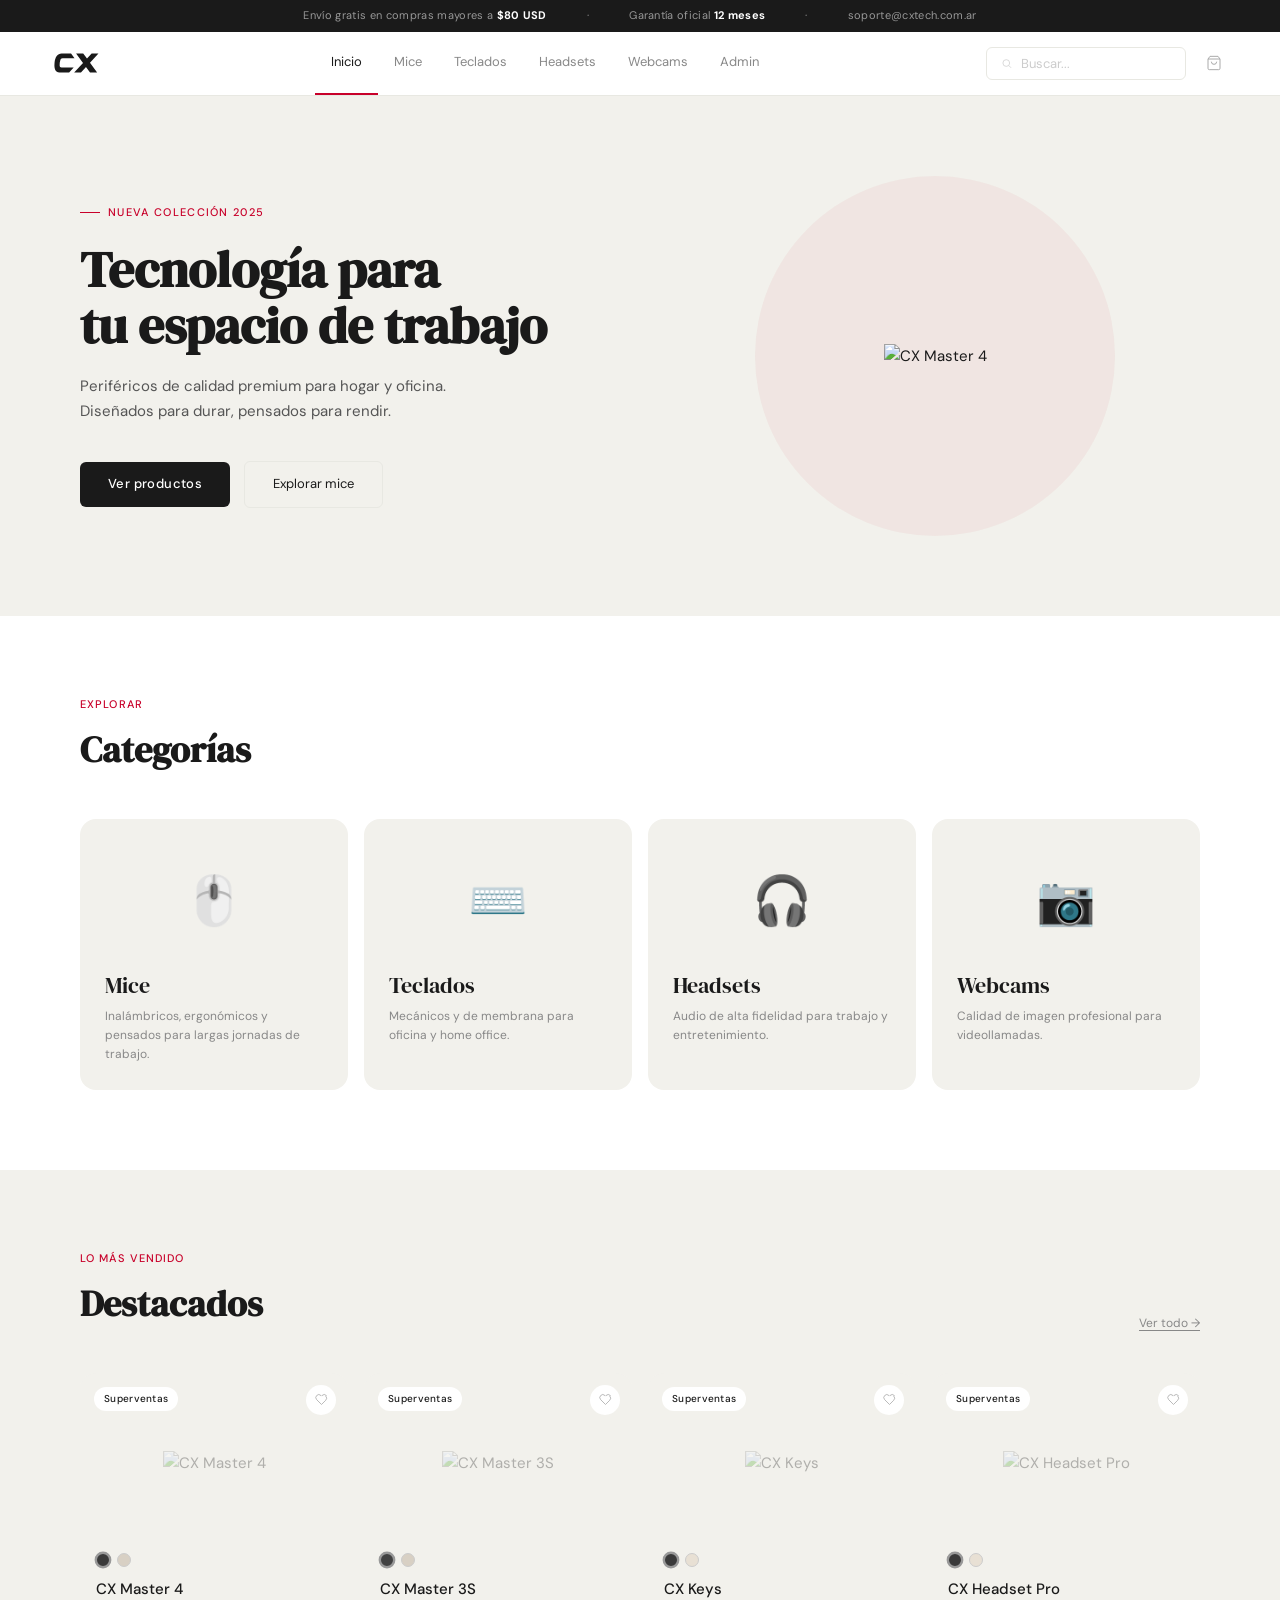
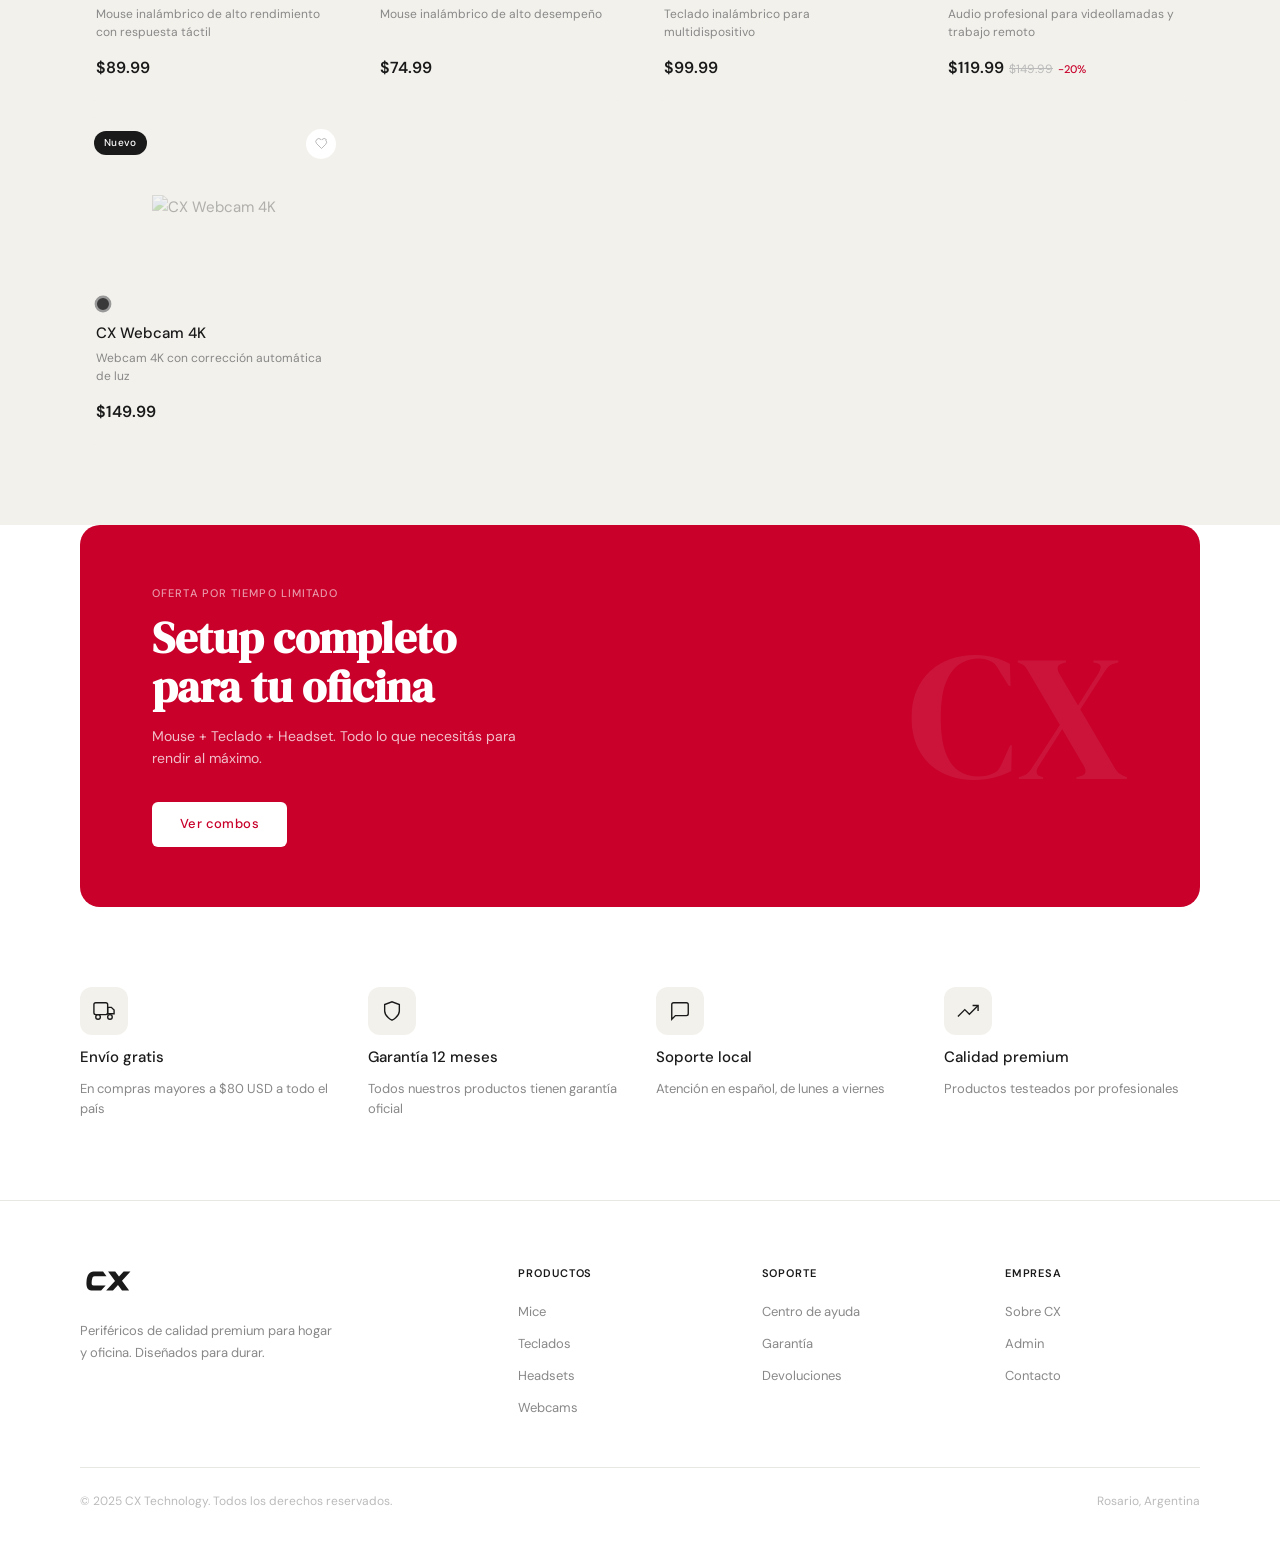
==== index.html @ c41cb8ad "Add files via upload" ====
<!DOCTYPE html>
<html lang="es">
<head>
<meta charset="UTF-8"><meta name="viewport" content="width=device-width,initial-scale=1">
<title>CX Technology — Periféricos para hogar y oficina</title>
<link rel="stylesheet" href="style.css">
</head>
<body>

<div id="site-nav"></div>

<!-- HERO -->
<section class="hero">
  <div class="hero-content">
    <div class="hero-tag">Nueva colección 2025</div>
    <h1>Tecnología para<br>tu espacio de trabajo</h1>
    <p>Periféricos de calidad premium para hogar y oficina. Diseñados para durar, pensados para rendir.</p>
    <div class="hero-actions">
      <a href="category.html" class="btn-primary">Ver productos</a>
      <a href="category.html?id=mice" class="btn-ghost">Explorar mice</a>
    </div>
  </div>
  <div class="hero-visual">
    <div class="hero-circle"></div>
    <img src="https://images.unsplash.com/photo-1527864550417-7fd91fc51a46?w=600" alt="CX Master 4" style="max-height:320px;object-fit:contain;position:relative;z-index:1">
  </div>
</section>

<!-- CATEGORÍAS -->
<section class="section">
  <div class="section-header">
    <div><div class="section-label">Explorar</div><h2>Categorías</h2></div>
  </div>
  <div class="cat-grid" id="catGrid"></div>
</section>

<!-- DESTACADOS -->
<section class="section section-gray">
  <div class="section-header">
    <div><div class="section-label">Lo más vendido</div><h2>Destacados</h2></div>
    <a href="category.html" class="see-all">Ver todo →</a>
  </div>
  <div class="prod-grid-4" id="featuredGrid"></div>
</section>

<!-- PROMO BANNER -->
<div class="promo-banner">
  <div class="promo-content">
    <div class="promo-label">Oferta por tiempo limitado</div>
    <h2>Setup completo<br>para tu oficina</h2>
    <p>Mouse + Teclado + Headset. Todo lo que necesitás para rendir al máximo.</p>
    <a href="category.html" class="btn-primary">Ver combos</a>
  </div>
  <div class="promo-visual">
    <div class="promo-bg-text">CX</div>
    <img src="https://images.unsplash.com/photo-1527864550417-7fd91fc51a46?w=400" alt="" style="max-height:220px;object-fit:contain;position:relative;z-index:1;filter:brightness(10)">
  </div>
</div>

<!-- VALORES -->
<section class="section">
  <div class="values-grid">
    <div class="value-item">
      <div class="value-icon"><svg width="22" height="22" fill="none" stroke="currentColor" stroke-width="1.5" viewBox="0 0 24 24"><rect x="1" y="3" width="15" height="13" rx="2"/><path d="M16 8h4l3 3v4h-7V8z"/><circle cx="5.5" cy="18.5" r="2.5"/><circle cx="18.5" cy="18.5" r="2.5"/></svg></div>
      <h3>Envío gratis</h3><p>En compras mayores a $80 USD a todo el país</p>
    </div>
    <div class="value-item">
      <div class="value-icon"><svg width="22" height="22" fill="none" stroke="currentColor" stroke-width="1.5" viewBox="0 0 24 24"><path d="M12 22s8-4 8-10V5l-8-3-8 3v7c0 6 8 10 8 10z"/></svg></div>
      <h3>Garantía 12 meses</h3><p>Todos nuestros productos tienen garantía oficial</p>
    </div>
    <div class="value-item">
      <div class="value-icon"><svg width="22" height="22" fill="none" stroke="currentColor" stroke-width="1.5" viewBox="0 0 24 24"><path d="M21 15a2 2 0 01-2 2H7l-4 4V5a2 2 0 012-2h14a2 2 0 012 2z"/></svg></div>
      <h3>Soporte local</h3><p>Atención en español, de lunes a viernes</p>
    </div>
    <div class="value-item">
      <div class="value-icon"><svg width="22" height="22" fill="none" stroke="currentColor" stroke-width="1.5" viewBox="0 0 24 24"><polyline points="23 6 13.5 15.5 8.5 10.5 1 18"/><polyline points="17 6 23 6 23 12"/></svg></div>
      <h3>Calidad premium</h3><p>Productos testeados por profesionales</p>
    </div>
  </div>
</section>

<div id="site-footer"></div>
<script src="js/data.js"></script>
<script>
const CAT_ICONS = { mice:'🖱️', teclados:'⌨️', headsets:'🎧', webcams:'📷' };

renderNav();
renderFooter();
renderCartDrawer();

// Cat grid
document.getElementById('catGrid').innerHTML = cx.getCategories().map(c => `
  <a href="category.html?id=${c.id}" class="cat-card">
    <div class="cat-icon" style="font-size:48px">${CAT_ICONS[c.id]||'📦'}</div>
    <div><div class="cat-name">${c.label}</div><div class="cat-desc">${c.description}</div></div>
  </a>`).join('');

// Featured grid
document.getElementById('featuredGrid').innerHTML = cx.getFeatured().map(productCard).join('');
</script>
</body>
</html>
---- style.css ----
@import url('https://fonts.googleapis.com/css2?family=DM+Sans:wght@300;400;500;600&family=DM+Serif+Display&display=swap');

*, *::before, *::after { margin: 0; padding: 0; box-sizing: border-box; }

:root {
  --bg: #ffffff;
  --card: #f2f1ec;
  --card-hover: #eceae4;
  --text: #1a1a1a;
  --mid: #555;
  --muted: #888;
  --light: #bbb;
  --border: #e8e8e2;
  --red: #c8002a;
  --font: 'DM Sans', sans-serif;
  --font-display: 'DM Serif Display', serif;
}

html { scroll-behavior: smooth; }
body { font-family: var(--font); background: var(--bg); color: var(--text); font-size: 15px; line-height: 1.6; }
a { text-decoration: none; color: inherit; }
button { font-family: var(--font); cursor: pointer; }
ul { list-style: none; }
img { max-width: 100%; }

/* ── TOPBAR ── */
.topbar {
  background: var(--text);
  padding: 7px 48px;
  display: flex;
  justify-content: center;
  gap: 40px;
  font-size: 11px;
  color: rgba(255,255,255,0.55);
  letter-spacing: 0.03em;
}
.topbar strong { color: #fff; }

/* ── NAVBAR ── */
.navbar {
  background: #fff;
  border-bottom: 1px solid var(--border);
  padding: 0 48px;
  height: 64px;
  display: flex;
  align-items: center;
  justify-content: space-between;
  gap: 24px;
  position: sticky;
  top: 0;
  z-index: 100;
}
.nav-logo { display: flex; align-items: center; flex-shrink: 0; }
.nav-cats { display: flex; gap: 0; height: 64px; }
.nav-cats li { height: 100%; display: flex; align-items: center; border-bottom: 2px solid transparent; transition: border-color 0.2s; }
.nav-cats li a { padding: 0 16px; font-size: 13px; font-weight: 400; color: var(--muted); transition: color 0.2s; white-space: nowrap; }
.nav-cats li:hover a, .nav-cats li.active a { color: var(--text); }
.nav-cats li.active, .nav-cats li:hover { border-bottom-color: var(--red); }
.nav-right { display: flex; align-items: center; gap: 10px; flex-shrink: 0; }
.search-wrap { display: flex; align-items: center; gap: 8px; border: 1px solid var(--border); padding: 7px 14px; width: 200px; border-radius: 6px; transition: border-color 0.2s; }
.search-wrap:focus-within { border-color: #aaa; }
.search-wrap input { background: transparent; border: none; outline: none; font-family: var(--font); font-size: 13px; color: var(--text); width: 100%; }
.search-wrap input::placeholder { color: #ccc; }
.icon-btn { width: 36px; height: 36px; display: flex; align-items: center; justify-content: center; background: transparent; border: none; color: #aaa; border-radius: 50%; transition: color 0.2s, background 0.2s; position: relative; }
.icon-btn:hover { color: var(--text); background: var(--card); }
.cart-count { position: absolute; top: -2px; right: -2px; background: var(--red); color: #fff; font-size: 9px; font-weight: 700; width: 16px; height: 16px; border-radius: 50%; display: flex; align-items: center; justify-content: center; }

/* ── BREADCRUMB ── */
.breadcrumb { padding: 14px 0; display: flex; gap: 6px; align-items: center; font-size: 12px; color: var(--muted); }
.breadcrumb a:hover { color: var(--text); }
.breadcrumb .sep { color: #ddd; }
.breadcrumb .bc-current { color: var(--text); font-weight: 500; }

/* ── BUTTONS ── */
.btn-primary {
  display: inline-block;
  background: var(--text);
  color: #fff;
  border: none;
  padding: 12px 28px;
  font-family: var(--font);
  font-size: 13px;
  font-weight: 500;
  letter-spacing: 0.03em;
  border-radius: 6px;
  transition: opacity 0.2s, transform 0.15s;
}
.btn-primary:hover { opacity: 0.85; transform: translateY(-1px); color: #fff; }
.btn-ghost {
  display: inline-block;
  background: transparent;
  color: var(--text);
  border: 1px solid var(--border);
  padding: 12px 28px;
  font-family: var(--font);
  font-size: 13px;
  font-weight: 400;
  border-radius: 6px;
  transition: border-color 0.2s, background 0.2s;
}
.btn-ghost:hover { border-color: #aaa; background: var(--card); }

/* ── HERO ── */
.hero {
  display: grid;
  grid-template-columns: 1fr 1fr;
  min-height: 520px;
  padding: 0 80px;
  align-items: center;
  gap: 60px;
  background: var(--card);
}
.hero-content { padding: 80px 0; }
.hero-tag { font-size: 11px; font-weight: 500; letter-spacing: 0.12em; text-transform: uppercase; color: var(--red); margin-bottom: 20px; display: flex; align-items: center; gap: 8px; }
.hero-tag::before { content: ''; width: 20px; height: 1px; background: var(--red); }
.hero h1 { font-family: var(--font-display); font-size: clamp(36px, 4vw, 58px); line-height: 1.1; color: var(--text); margin-bottom: 20px; }
.hero p { font-size: 15px; color: var(--mid); line-height: 1.7; max-width: 400px; margin-bottom: 36px; }
.hero-actions { display: flex; gap: 14px; align-items: center; }
.hero-visual { display: flex; align-items: center; justify-content: center; position: relative; padding: 60px 0; }
.hero-circle { position: absolute; width: 360px; height: 360px; border-radius: 50%; background: rgba(200,0,42,0.05); }

/* ── SECTIONS ── */
.section { padding: 80px 80px; }
.section-gray { background: var(--card); }
.section-header { display: flex; align-items: flex-end; justify-content: space-between; margin-bottom: 40px; }
.section-label { font-size: 11px; font-weight: 500; letter-spacing: 0.1em; text-transform: uppercase; color: var(--red); margin-bottom: 8px; }
.section-header h2 { font-family: var(--font-display); font-size: 36px; color: var(--text); }
.see-all { font-size: 12px; color: var(--muted); text-decoration: underline; text-underline-offset: 3px; transition: color 0.2s; }
.see-all:hover { color: var(--text); }

/* ── CATEGORY GRID ── */
.cat-grid { display: grid; grid-template-columns: repeat(4, 1fr); gap: 16px; }
.cat-card {
  background: var(--card);
  border-radius: 16px;
  padding: 32px 24px 24px;
  display: flex;
  flex-direction: column;
  gap: 16px;
  transition: transform 0.2s, box-shadow 0.2s;
  border: 1px solid transparent;
}
.cat-card:hover { transform: translateY(-3px); box-shadow: 0 8px 28px rgba(0,0,0,0.07); border-color: var(--border); }
.cat-icon { height: 100px; display: flex; align-items: center; justify-content: center; }
.cat-name { font-family: var(--font-display); font-size: 22px; color: var(--text); margin-bottom: 4px; }
.cat-desc { font-size: 12px; color: var(--muted); line-height: 1.6; }

/* ── PRODUCT CARDS ── */
.prod-grid-4 { display: grid; grid-template-columns: repeat(4, 1fr); gap: 16px; }

.prod-card {
  background: var(--card);
  border-radius: 16px;
  overflow: hidden;
  position: relative;
  display: block;
  transition: transform 0.2s, box-shadow 0.2s;
}
.prod-card:hover { transform: translateY(-3px); box-shadow: 0 8px 28px rgba(0,0,0,0.09); }
.prod-card:hover .btn-buy { opacity: 1; transform: translateY(0); }
.prod-card:hover .prod-img-area { background: var(--card-hover); }

.card-badge {
  position: absolute; top: 14px; left: 14px; z-index: 2;
  font-size: 10px; font-weight: 500; letter-spacing: 0.03em;
  padding: 4px 10px; border-radius: 20px;
}
.cb-super { background: #fff; color: var(--text); }
.cb-sale { background: var(--red); color: #fff; }
.cb-new { background: var(--text); color: #fff; }

.card-wish {
  position: absolute; top: 12px; right: 12px; z-index: 2;
  width: 30px; height: 30px; background: #fff; border-radius: 50%;
  display: flex; align-items: center; justify-content: center;
  border: none; transition: transform 0.2s;
}
.card-wish:hover { transform: scale(1.1); }

.prod-img-area {
  height: 180px;
  display: flex; align-items: center; justify-content: center;
  padding: 20px;
  transition: background 0.25s;
}

.prod-body { padding: 0 16px 18px; }
.color-dots { display: flex; gap: 7px; margin-bottom: 10px; }
.cdot { width: 14px; height: 14px; border-radius: 50%; cursor: pointer; transition: transform 0.15s; border: 2px solid transparent; }
.cdot.active { transform: scale(1.2); border-color: #999; }

.prod-name-text { font-size: 15px; font-weight: 500; color: var(--text); margin-bottom: 4px; }
.prod-desc-text { font-size: 12px; color: var(--muted); line-height: 1.5; margin-bottom: 12px; min-height: 36px; }
.prod-bottom { display: flex; align-items: center; justify-content: space-between; }
.price-wrap { display: flex; align-items: baseline; gap: 5px; flex-wrap: wrap; }
.price-now { font-size: 16px; font-weight: 600; color: var(--text); }
.price-was { font-size: 12px; color: #bbb; text-decoration: line-through; }
.pct-off { font-size: 11px; color: var(--red); font-weight: 500; }

.btn-buy {
  background: var(--text); color: #fff; border: none;
  padding: 8px 16px; font-family: var(--font); font-size: 11px; font-weight: 500;
  border-radius: 6px; opacity: 0; transform: translateY(4px);
  transition: opacity 0.2s, transform 0.2s, background 0.15s;
  white-space: nowrap;
}
.btn-buy:hover { background: #333; }

/* ── PROMO BANNER ── */
.promo-banner {
  background: var(--red);
  margin: 0 80px;
  border-radius: 20px;
  display: grid;
  grid-template-columns: 1fr auto;
  align-items: center;
  padding: 60px 72px;
  overflow: hidden;
  position: relative;
}
.promo-content { position: relative; z-index: 1; }
.promo-label { font-size: 11px; font-weight: 500; letter-spacing: 0.1em; text-transform: uppercase; color: rgba(255,255,255,0.6); margin-bottom: 12px; }
.promo-banner h2 { font-family: var(--font-display); font-size: 44px; color: #fff; line-height: 1.1; margin-bottom: 14px; }
.promo-banner p { font-size: 14px; color: rgba(255,255,255,0.75); max-width: 380px; margin-bottom: 32px; }
.promo-banner .btn-primary { background: #fff; color: var(--red); }
.promo-banner .btn-primary:hover { opacity: 0.92; color: var(--red); }
.promo-visual { position: relative; display: flex; align-items: center; justify-content: center; }
.promo-bg-text {
  position: absolute;
  font-family: var(--font-display);
  font-size: 180px;
  color: rgba(255,255,255,0.08);
  user-select: none;
  right: 0;
}

/* ── VALUES ── */
.values-grid { display: grid; grid-template-columns: repeat(4, 1fr); gap: 32px; }
.value-item { display: flex; flex-direction: column; gap: 10px; }
.value-icon { width: 48px; height: 48px; background: var(--card); border-radius: 12px; display: flex; align-items: center; justify-content: center; color: var(--text); }
.value-item h3 { font-size: 15px; font-weight: 500; }
.value-item p { font-size: 13px; color: var(--muted); line-height: 1.6; }

/* ── SHOP PAGE ── */
.page-shop { padding: 0 48px 80px; max-width: 1400px; margin: 0 auto; }
.shop-layout { display: grid; grid-template-columns: 220px 1fr; gap: 40px; }

.sidebar { padding-top: 8px; }
.sidebar-title { font-size: 14px; font-weight: 600; color: var(--text); margin-bottom: 24px; }
.sidebar-section { margin-bottom: 28px; }
.sidebar-section h3 { font-size: 10px; font-weight: 600; letter-spacing: 0.1em; text-transform: uppercase; color: #bbb; margin-bottom: 12px; padding-bottom: 8px; border-bottom: 1px solid var(--border); }
.cat-list { display: flex; flex-direction: column; gap: 2px; }
.cat-list li { display: flex; justify-content: space-between; align-items: center; border-radius: 6px; }
.cat-list li a { flex: 1; padding: 6px 8px; font-size: 13px; color: var(--muted); transition: color 0.2s; border-radius: 6px; }
.cat-list li span { font-size: 11px; color: #ccc; }
.cat-list li:hover a, .cat-list li.active a { color: var(--text); background: var(--card); }
.cat-list li.active a { font-weight: 500; }

.price-row-f { display: flex; gap: 8px; margin-top: 4px; }
.price-input { flex: 1; border: 1px solid var(--border); padding: 7px 10px; font-family: var(--font); font-size: 13px; color: var(--text); outline: none; border-radius: 6px; background: #fff; width: 100%; }
.price-input:focus { border-color: #aaa; }
.apply-btn { width: 100%; margin-top: 10px; padding: 9px; background: var(--text); color: #fff; border: none; font-family: var(--font); font-size: 12px; font-weight: 500; letter-spacing: 0.04em; text-transform: uppercase; cursor: pointer; border-radius: 6px; transition: opacity 0.2s; }
.apply-btn:hover { opacity: 0.8; }

.cat-hero { margin-bottom: 24px; }
.cat-hero h1 { font-family: var(--font-display); font-size: 36px; color: var(--text); margin-bottom: 8px; }
.cat-hero p { font-size: 14px; color: var(--muted); }

.shop-toolbar { display: flex; align-items: center; justify-content: space-between; margin-bottom: 24px; padding-bottom: 16px; border-bottom: 1px solid var(--border); }
.result-info { font-size: 13px; color: var(--muted); }
.result-info strong { color: var(--text); }
.sort-row { display: flex; align-items: center; gap: 10px; }
.sort-label { font-size: 12px; color: var(--muted); }
.sort-sel { border: 1px solid var(--border); background: #fff; color: var(--text); font-family: var(--font); font-size: 13px; padding: 7px 12px; outline: none; border-radius: 6px; cursor: pointer; }

.prod-grid-shop { display: grid; grid-template-columns: repeat(3, 1fr); gap: 16px; }
.no-results { text-align: center; padding: 80px 0; color: var(--muted); font-size: 15px; }

/* ── PRODUCT DETAIL ── */
.page-detail { padding: 0 80px 80px; max-width: 1400px; margin: 0 auto; }

.detail-grid { display: grid; grid-template-columns: 1fr 1fr; gap: 72px; align-items: start; padding: 40px 0; }

.detail-img-wrap { display: flex; flex-direction: column; gap: 16px; }
.detail-img-main {
  background: var(--card);
  border-radius: 20px;
  height: 420px;
  display: flex; align-items: center; justify-content: center;
}
.detail-thumbs { display: flex; gap: 10px; }
.detail-thumb {
  background: var(--card);
  border-radius: 10px;
  width: 76px; height: 76px;
  display: flex; align-items: center; justify-content: center;
  border: 2px solid transparent;
  cursor: pointer;
  padding: 0;
  transition: border-color 0.2s;
}
.detail-thumb.active { border-color: var(--text); }

.detail-info { padding-top: 8px; }
.inline-badge { position: static; display: inline-block; margin-bottom: 16px; }
.detail-name { font-family: var(--font-display); font-size: 42px; line-height: 1.1; margin-bottom: 16px; }
.detail-desc { font-size: 15px; color: var(--mid); line-height: 1.7; margin-bottom: 24px; }
.detail-price-row { display: flex; align-items: baseline; gap: 10px; margin-bottom: 28px; }
.detail-price { font-size: 32px; font-weight: 600; color: var(--text); }
.detail-old-price { font-size: 18px; color: #bbb; text-decoration: line-through; }

.detail-option { margin-bottom: 22px; }
.option-label { font-size: 13px; color: var(--muted); margin-bottom: 10px; }
.option-label strong { color: var(--text); }
.color-selector { display: flex; gap: 10px; }
.color-btn { width: 28px; height: 28px; border-radius: 50%; cursor: pointer; transition: transform 0.15s, box-shadow 0.15s; }
.color-btn.active { transform: scale(1.15); box-shadow: 0 0 0 2px #fff, 0 0 0 4px var(--text); }

.qty-selector { display: flex; align-items: center; gap: 12px; }
.qty-btn { width: 32px; height: 32px; border: 1px solid var(--border); background: #fff; font-size: 16px; border-radius: 6px; display: flex; align-items: center; justify-content: center; transition: border-color 0.15s; }
.qty-btn:hover { border-color: #aaa; }
.qty-display { font-size: 16px; font-weight: 500; min-width: 24px; text-align: center; }

.btn-add-cart {
  width: 100%; padding: 15px;
  background: var(--text); color: #fff; border: none;
  font-family: var(--font); font-size: 14px; font-weight: 500;
  border-radius: 8px; margin-bottom: 20px;
  transition: opacity 0.2s, background 0.3s;
}
.btn-add-cart:hover { opacity: 0.85; }
.btn-add-cart.added { background: #2a7a4a; }

.detail-badges { display: flex; flex-direction: column; gap: 10px; }
.db { display: flex; align-items: center; gap: 8px; font-size: 13px; color: var(--muted); }

.detail-specs-section { padding: 48px 0; border-top: 1px solid var(--border); }
.detail-specs-section h2 { font-family: var(--font-display); font-size: 28px; margin-bottom: 28px; }
.specs-grid { display: grid; grid-template-columns: repeat(3, 1fr); gap: 1px; background: var(--border); border: 1px solid var(--border); border-radius: 12px; overflow: hidden; }
.spec-item { background: #fff; padding: 18px 20px; display: flex; flex-direction: column; gap: 4px; }
.spec-label { font-size: 11px; font-weight: 500; letter-spacing: 0.07em; text-transform: uppercase; color: var(--muted); }
.spec-value { font-size: 14px; color: var(--text); font-weight: 400; }

.related-section { padding: 48px 0 0; border-top: 1px solid var(--border); }
.related-section .section-header { margin-bottom: 28px; }

/* ── CART DRAWER ── */
.overlay { position: fixed; inset: 0; background: rgba(0,0,0,0.3); z-index: 199; }
.cart-drawer {
  position: fixed; top: 0; right: 0; width: 380px; height: 100%;
  background: #fff; border-left: 1px solid var(--border);
  z-index: 200; transform: translateX(100%);
  transition: transform 0.3s ease;
  display: flex; flex-direction: column;
}
.cart-drawer.open { transform: translateX(0); }
.cart-head { padding: 20px 24px; border-bottom: 1px solid var(--border); display: flex; align-items: center; justify-content: space-between; }
.cart-head h2 { font-size: 16px; font-weight: 600; }
.close-btn { width: 30px; height: 30px; background: transparent; border: none; font-size: 22px; color: var(--muted); border-radius: 50%; display: flex; align-items: center; justify-content: center; cursor: pointer; transition: background 0.15s; }
.close-btn:hover { background: var(--card); }
.cart-body { flex: 1; overflow-y: auto; padding: 16px 24px; display: flex; flex-direction: column; gap: 16px; }
.cart-empty { display: flex; flex-direction: column; align-items: center; gap: 12px; padding: 60px 0; color: var(--muted); font-size: 14px; }
.ci { display: grid; grid-template-columns: 64px 1fr auto; gap: 12px; align-items: start; padding-bottom: 16px; border-bottom: 1px solid #f5f5f5; }
.ci-img { width: 64px; height: 64px; background: var(--card); border-radius: 10px; display: flex; align-items: center; justify-content: center; overflow: hidden; }
.ci-name { font-size: 13px; font-weight: 500; margin-bottom: 2px; }
.ci-spec { font-size: 11px; color: var(--muted); }
.ci-qty { display: flex; align-items: center; gap: 8px; margin-top: 8px; }
.qbtn { width: 24px; height: 24px; border: 1px solid var(--border); background: #fff; font-size: 13px; border-radius: 4px; display: flex; align-items: center; justify-content: center; cursor: pointer; transition: background 0.15s; }
.qbtn:hover { background: var(--card); }
.qbtn.remove { color: #bbb; font-size: 15px; }
.qnum { font-size: 13px; font-weight: 500; min-width: 14px; text-align: center; }
.ci-price { font-size: 14px; font-weight: 600; }
.cart-foot { padding: 20px 24px; border-top: 1px solid var(--border); }
.cart-sub { display: flex; justify-content: space-between; align-items: baseline; margin-bottom: 16px; }
.cart-sub span { font-size: 13px; color: var(--muted); }
.cart-sub strong { font-size: 22px; font-weight: 600; }
.btn-checkout { width: 100%; padding: 13px; background: var(--red); color: #fff; border: none; font-family: var(--font); font-size: 13px; font-weight: 500; cursor: pointer; border-radius: 8px; margin-bottom: 8px; transition: opacity 0.2s; }
.btn-checkout:hover { opacity: 0.9; }
.btn-cont { width: 100%; padding: 10px; background: #fff; color: var(--muted); border: 1px solid var(--border); font-family: var(--font); font-size: 12px; cursor: pointer; border-radius: 8px; transition: border-color 0.2s, color 0.2s; }
.btn-cont:hover { border-color: #aaa; color: var(--text); }
.cart-note { font-size: 11px; color: #ccc; text-align: center; margin-top: 12px; }

/* ── FOOTER ── */
.footer { border-top: 1px solid var(--border); padding: 64px 80px 32px; }
.footer-inner { display: grid; grid-template-columns: 2fr 1fr 1fr 1fr; gap: 48px; margin-bottom: 48px; }
.footer-brand p { font-size: 13px; color: var(--muted); line-height: 1.7; margin-top: 16px; max-width: 260px; }
.footer-col h4 { font-size: 11px; font-weight: 600; letter-spacing: 0.08em; text-transform: uppercase; color: var(--text); margin-bottom: 16px; }
.footer-col ul { display: flex; flex-direction: column; gap: 8px; }
.footer-col li a { font-size: 13px; color: var(--muted); transition: color 0.2s; }
.footer-col li a:hover { color: var(--text); }
.footer-bottom { display: flex; justify-content: space-between; padding-top: 24px; border-top: 1px solid var(--border); font-size: 12px; color: var(--light); }

/* ── NOT FOUND ── */
.not-found { display: flex; flex-direction: column; align-items: center; gap: 16px; padding: 120px 0; text-align: center; }

/* ── RESPONSIVE ── */
@media (max-width: 1100px) {
  .prod-grid-4 { grid-template-columns: repeat(3, 1fr); }
  .hero { padding: 0 40px; }
  .section { padding: 60px 40px; }
}
@media (max-width: 768px) {
  .topbar { display: none; }
  .navbar { padding: 0 20px; }
  .nav-cats { display: none; }
  .hero { grid-template-columns: 1fr; padding: 40px 24px; }
  .hero-visual { display: none; }
  .section { padding: 48px 24px; }
  .cat-grid { grid-template-columns: repeat(2, 1fr); }
  .prod-grid-4 { grid-template-columns: repeat(2, 1fr); }
  .promo-banner { margin: 0 24px; padding: 40px 32px; }
  .promo-visual { display: none; }
  .values-grid { grid-template-columns: repeat(2, 1fr); }
  .page-shop { padding: 0 20px 60px; }
  .shop-layout { grid-template-columns: 1fr; }
  .sidebar { display: none; }
  .prod-grid-shop { grid-template-columns: repeat(2, 1fr); }
  .page-detail { padding: 0 24px 60px; }
  .detail-grid { grid-template-columns: 1fr; gap: 32px; }
  .specs-grid { grid-template-columns: repeat(2, 1fr); }
  .footer { padding: 48px 24px 24px; }
  .footer-inner { grid-template-columns: 1fr 1fr; gap: 32px; }
}

/* ── ADMIN (extra) ─────────────────────────────────────── */
.admin-wrap { display: grid; grid-template-columns: 220px 1fr; min-height: calc(100vh - 120px); }
.admin-sidebar { background: var(--text); padding: 24px 0; }
.admin-sidebar-title { padding: 0 20px 16px; border-bottom: 1px solid rgba(255,255,255,.08); font-size: 13px; font-weight: 600; color: rgba(255,255,255,.9); }
.admin-sidebar h3 { font-size: 10px; font-weight: 700; text-transform: uppercase; letter-spacing: .1em; color: rgba(255,255,255,.3); padding: 20px 20px 8px; }
.admin-nav { display: flex; flex-direction: column; }
.anav { display: flex; align-items: center; gap: 10px; padding: 10px 20px; font-size: 13px; color: rgba(255,255,255,.6); cursor: pointer; border-left: 3px solid transparent; transition: all .15s; }
.anav:hover, .anav.active { background: rgba(255,255,255,.07); color: #fff; border-left-color: var(--red); }
.admin-main { padding: 28px 36px; background: var(--card); }
.apanel { display: none; } .apanel.active { display: block; }
.apanel-title { font-family: var(--font-display); font-size: 26px; margin-bottom: 20px; }
.stats-row { display: grid; grid-template-columns: repeat(4,1fr); gap: 14px; margin-bottom: 24px; }
.stat-card { background: #fff; border: 1px solid var(--border); border-radius: 12px; padding: 20px; text-align: center; }
.stat-n { font-family: var(--font-display); font-size: 34px; color: var(--red); }
.stat-l { font-size: 11px; color: var(--muted); text-transform: uppercase; letter-spacing: .06em; margin-top: 4px; }
.atable { width: 100%; border-collapse: collapse; background: #fff; border-radius: 12px; overflow: hidden; border: 1px solid var(--border); }
.atable th { background: var(--card); padding: 11px 16px; font-size: 11px; font-weight: 600; text-align: left; color: var(--muted); text-transform: uppercase; letter-spacing: .04em; }
.atable td { padding: 11px 16px; border-top: 1px solid var(--border); font-size: 13px; vertical-align: middle; }
.atable tr:hover td { background: #fafaf7; }
.atable img { width: 44px; height: 44px; object-fit: contain; border-radius: 8px; background: var(--card); }
.tbl-actions { display: flex; gap: 6px; }
.btn-edit { padding: 5px 12px; font-size: 11px; font-weight: 500; border: 1px solid var(--border); border-radius: 4px; cursor: pointer; background: var(--card); color: var(--text); font-family: var(--font); }
.btn-edit:hover { border-color: #aaa; }
.btn-del { padding: 5px 12px; font-size: 11px; font-weight: 500; border: none; border-radius: 4px; cursor: pointer; background: #fee2e8; color: var(--red); font-family: var(--font); }
.btn-del:hover { background: var(--red); color: #fff; }
.btn-add { display: inline-flex; align-items: center; gap: 6px; padding: 10px 20px; background: var(--text); color: #fff; border: none; border-radius: 6px; font-size: 13px; font-weight: 500; cursor: pointer; margin-bottom: 16px; font-family: var(--font); transition: opacity .2s; }
.btn-add:hover { opacity: .85; }
.modal-bg { position: fixed; inset: 0; background: rgba(0,0,0,.45); z-index: 400; display: none; align-items: center; justify-content: center; }
.modal-bg.open { display: flex; }
.modal { background: #fff; border-radius: 14px; padding: 28px; width: 100%; max-width: 520px; max-height: 90vh; overflow-y: auto; }
.modal h3 { font-family: var(--font-display); font-size: 22px; margin-bottom: 20px; }
.fg { margin-bottom: 14px; }
.fg label { display: block; font-size: 11px; font-weight: 600; color: var(--muted); margin-bottom: 5px; text-transform: uppercase; letter-spacing: .04em; }
.fg input, .fg select, .fg textarea { width: 100%; border: 1px solid var(--border); padding: 9px 12px; font-family: var(--font); font-size: 14px; border-radius: 6px; outline: none; color: var(--text); transition: border-color .15s; }
.fg input:focus, .fg select:focus, .fg textarea:focus { border-color: #aaa; }
.fg textarea { min-height: 80px; resize: vertical; }
.fg-row { display: grid; grid-template-columns: 1fr 1fr; gap: 12px; }
.modal-foot { display: flex; gap: 10px; justify-content: flex-end; margin-top: 20px; padding-top: 16px; border-top: 1px solid var(--border); }
.btn-save { padding: 10px 24px; background: var(--red); color: #fff; border: none; border-radius: 6px; font-size: 13px; font-weight: 500; cursor: pointer; font-family: var(--font); }
.btn-cancel { padding: 10px 20px; background: var(--card); color: var(--text); border: 1px solid var(--border); border-radius: 6px; font-size: 13px; cursor: pointer; font-family: var(--font); }
.toggle { position: relative; width: 38px; height: 20px; display: inline-block; }
.toggle input { opacity: 0; width: 0; height: 0; }
.tslider { position: absolute; inset: 0; background: #ddd; border-radius: 10px; cursor: pointer; transition: background .2s; }
.tslider::before { content: ''; position: absolute; width: 14px; height: 14px; left: 3px; top: 3px; background: #fff; border-radius: 50%; transition: transform .2s; }
.toggle input:checked + .tslider { background: #2a7a4a; }
.toggle input:checked + .tslider::before { transform: translateX(18px); }
/* cat hero on shop page */
.cat-hero-red { background: var(--red); border-radius: 16px; padding: 40px; margin-bottom: 20px; color: #fff; position: relative; overflow: hidden; }
.cat-hero-red::before { content: ''; position: absolute; right: -60px; top: -60px; width: 280px; height: 280px; border-radius: 50%; background: rgba(255,255,255,.07); }
.cat-hero-red h1 { font-family: var(--font-display); font-size: 36px; margin-bottom: 8px; position: relative; }
.cat-hero-red p { font-size: 14px; opacity: .82; max-width: 440px; position: relative; }
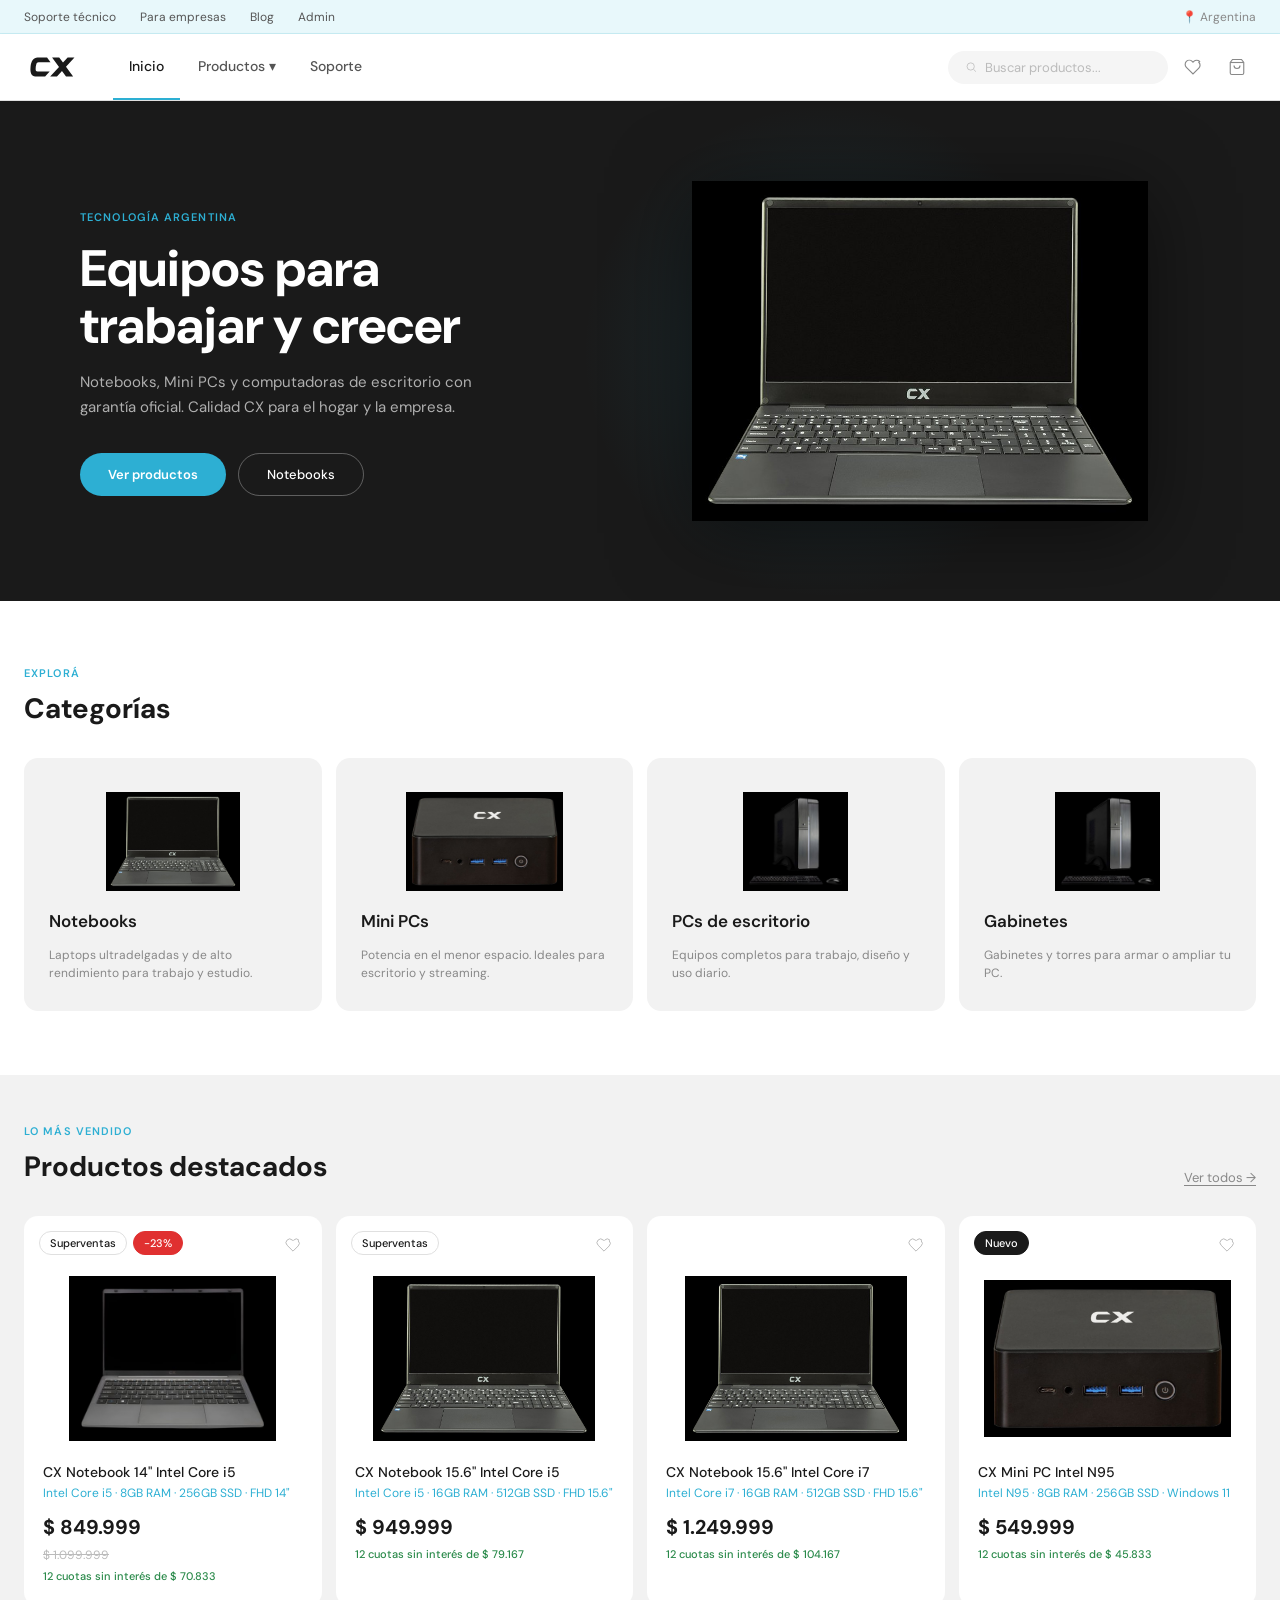
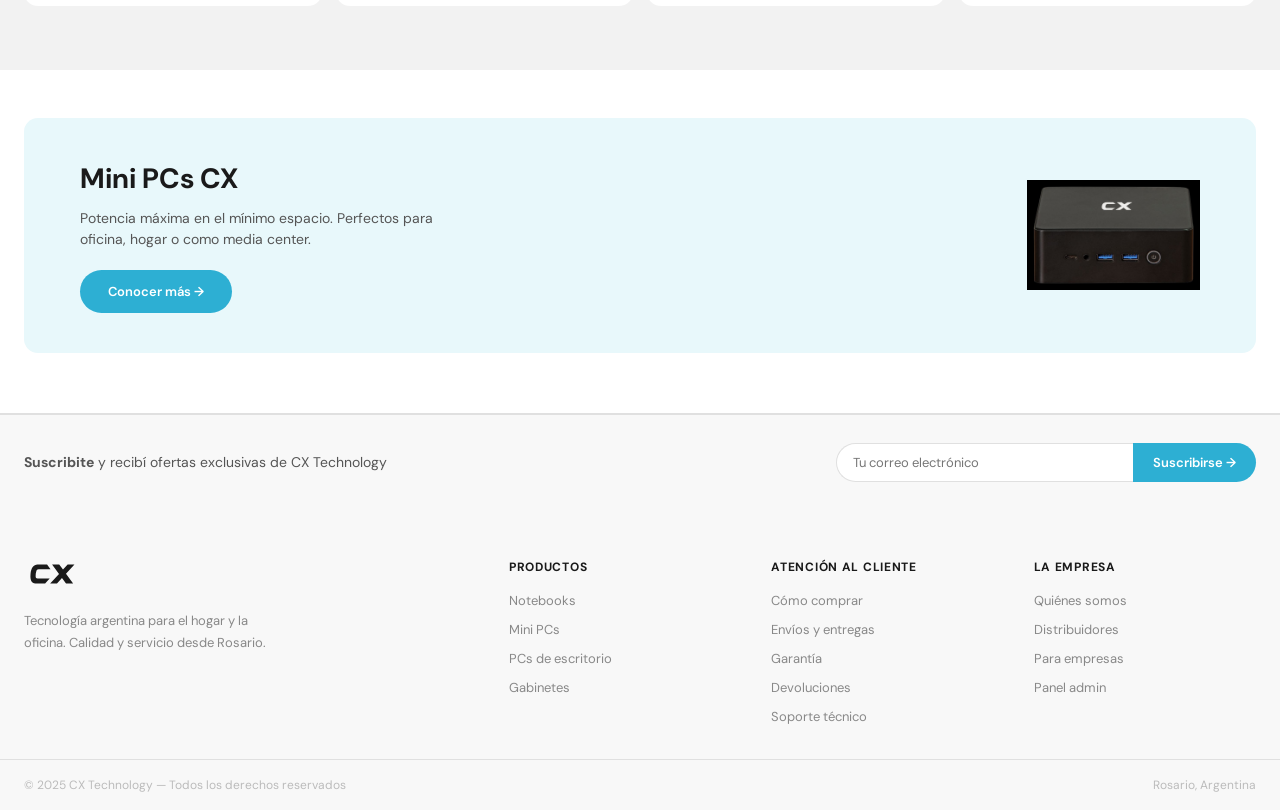
==== commit 4048d980: "Add files via upload" ====
--- a/index.html
+++ b/index.html
@@ -2,101 +2,92 @@
 <html lang="es">
 <head>
 <meta charset="UTF-8"><meta name="viewport" content="width=device-width,initial-scale=1">
-<title>CX Technology — Periféricos para hogar y oficina</title>
+<title>CX Technology — Computadoras, Notebooks y Mini PCs</title>
 <link rel="stylesheet" href="style.css">
 </head>
 <body>
 
-<div id="site-nav"></div>
+<div id="cx-nav"></div>
 
 <!-- HERO -->
-<section class="hero">
-  <div class="hero-content">
-    <div class="hero-tag">Nueva colección 2025</div>
-    <h1>Tecnología para<br>tu espacio de trabajo</h1>
-    <p>Periféricos de calidad premium para hogar y oficina. Diseñados para durar, pensados para rendir.</p>
+<section class="home-hero">
+  <div class="hero-text">
+    <span class="hero-tag">Tecnología argentina</span>
+    <h1>Equipos para<br>trabajar y crecer</h1>
+    <p>Notebooks, Mini PCs y computadoras de escritorio con garantía oficial. Calidad CX para el hogar y la empresa.</p>
     <div class="hero-actions">
       <a href="category.html" class="btn-primary">Ver productos</a>
-      <a href="category.html?id=mice" class="btn-ghost">Explorar mice</a>
+      <a href="category.html?id=notebooks" class="btn-outline-white">Notebooks</a>
     </div>
   </div>
-  <div class="hero-visual">
-    <div class="hero-circle"></div>
-    <img src="https://images.unsplash.com/photo-1527864550417-7fd91fc51a46?w=600" alt="CX Master 4" style="max-height:320px;object-fit:contain;position:relative;z-index:1">
+  <div class="hero-img">
+    <img src="img/CX30615.png" alt="CX Notebook">
   </div>
 </section>
 
 <!-- CATEGORÍAS -->
-<section class="section">
-  <div class="section-header">
-    <div><div class="section-label">Explorar</div><h2>Categorías</h2></div>
+<section class="home-cats">
+  <div class="page-wrap">
+    <div class="section-header">
+      <div>
+        <div class="section-tag">Explorá</div>
+        <h2>Categorías</h2>
+      </div>
+    </div>
+    <div class="cats-grid" id="catsGrid"></div>
   </div>
-  <div class="cat-grid" id="catGrid"></div>
 </section>
 
 <!-- DESTACADOS -->
-<section class="section section-gray">
-  <div class="section-header">
-    <div><div class="section-label">Lo más vendido</div><h2>Destacados</h2></div>
-    <a href="category.html" class="see-all">Ver todo →</a>
+<section class="home-featured">
+  <div class="page-wrap">
+    <div class="section-header">
+      <div>
+        <div class="section-tag">Lo más vendido</div>
+        <h2>Productos destacados</h2>
+      </div>
+      <a href="category.html" class="see-all-link">Ver todos →</a>
+    </div>
+    <div class="featured-grid" id="featuredGrid"></div>
   </div>
-  <div class="prod-grid-4" id="featuredGrid"></div>
 </section>
 
-<!-- PROMO BANNER -->
-<div class="promo-banner">
-  <div class="promo-content">
-    <div class="promo-label">Oferta por tiempo limitado</div>
-    <h2>Setup completo<br>para tu oficina</h2>
-    <p>Mouse + Teclado + Headset. Todo lo que necesitás para rendir al máximo.</p>
-    <a href="category.html" class="btn-primary">Ver combos</a>
-  </div>
-  <div class="promo-visual">
-    <div class="promo-bg-text">CX</div>
-    <img src="https://images.unsplash.com/photo-1527864550417-7fd91fc51a46?w=400" alt="" style="max-height:220px;object-fit:contain;position:relative;z-index:1;filter:brightness(10)">
+<!-- CROSSSELL BANNER -->
+<div class="page-wrap" style="padding-top:48px">
+  <div class="crosssell-banner">
+    <div>
+      <h2>Mini PCs CX</h2>
+      <p>Potencia máxima en el mínimo espacio. Perfectos para oficina, hogar o como media center.</p>
+      <a href="category.html?id=mini-pcs" class="btn-accent">Conocer más →</a>
+    </div>
+    <div class="crosssell-imgs">
+      <img src="img/CX54214.png" alt="CX Mini PC">
+    </div>
   </div>
 </div>
 
-<!-- VALORES -->
-<section class="section">
-  <div class="values-grid">
-    <div class="value-item">
-      <div class="value-icon"><svg width="22" height="22" fill="none" stroke="currentColor" stroke-width="1.5" viewBox="0 0 24 24"><rect x="1" y="3" width="15" height="13" rx="2"/><path d="M16 8h4l3 3v4h-7V8z"/><circle cx="5.5" cy="18.5" r="2.5"/><circle cx="18.5" cy="18.5" r="2.5"/></svg></div>
-      <h3>Envío gratis</h3><p>En compras mayores a $80 USD a todo el país</p>
-    </div>
-    <div class="value-item">
-      <div class="value-icon"><svg width="22" height="22" fill="none" stroke="currentColor" stroke-width="1.5" viewBox="0 0 24 24"><path d="M12 22s8-4 8-10V5l-8-3-8 3v7c0 6 8 10 8 10z"/></svg></div>
-      <h3>Garantía 12 meses</h3><p>Todos nuestros productos tienen garantía oficial</p>
-    </div>
-    <div class="value-item">
-      <div class="value-icon"><svg width="22" height="22" fill="none" stroke="currentColor" stroke-width="1.5" viewBox="0 0 24 24"><path d="M21 15a2 2 0 01-2 2H7l-4 4V5a2 2 0 012-2h14a2 2 0 012 2z"/></svg></div>
-      <h3>Soporte local</h3><p>Atención en español, de lunes a viernes</p>
-    </div>
-    <div class="value-item">
-      <div class="value-icon"><svg width="22" height="22" fill="none" stroke="currentColor" stroke-width="1.5" viewBox="0 0 24 24"><polyline points="23 6 13.5 15.5 8.5 10.5 1 18"/><polyline points="17 6 23 6 23 12"/></svg></div>
-      <h3>Calidad premium</h3><p>Productos testeados por profesionales</p>
-    </div>
-  </div>
-</section>
-
-<div id="site-footer"></div>
+<div id="cx-footer"></div>
 <script src="js/data.js"></script>
 <script>
-const CAT_ICONS = { mice:'🖱️', teclados:'⌨️', headsets:'🎧', webcams:'📷' };
+document.addEventListener('DOMContentLoaded', () => {
+  const cats = cx.getCategories();
+  const CAT_IMGS = {
+    'notebooks':  'img/CX30415.png',
+    'mini-pcs':   'img/CX54214.png',
+    'pcs':        'img/CX73567.png',
+    'gabinetes':  'img/CX73567.png',
+  };
+  document.getElementById('catsGrid').innerHTML = cats.map(c => `
+    <a href="category.html?id=${c.id}" class="cat-card">
+      <div class="cat-card-img">
+        <img src="${CAT_IMGS[c.id]||''}" alt="${c.label}" onerror="this.style.display='none'">
+      </div>
+      <h3>${c.label}</h3>
+      <p>${c.desc}</p>
+    </a>`).join('');
 
-renderNav();
-renderFooter();
-renderCartDrawer();
-
-// Cat grid
-document.getElementById('catGrid').innerHTML = cx.getCategories().map(c => `
-  <a href="category.html?id=${c.id}" class="cat-card">
-    <div class="cat-icon" style="font-size:48px">${CAT_ICONS[c.id]||'📦'}</div>
-    <div><div class="cat-name">${c.label}</div><div class="cat-desc">${c.description}</div></div>
-  </a>`).join('');
-
-// Featured grid
-document.getElementById('featuredGrid').innerHTML = cx.getFeatured().map(productCard).join('');
+  document.getElementById('featuredGrid').innerHTML = cx.getFeatured().slice(0,4).map(productCard).join('');
+});
 </script>
 </body>
 </html>
--- a/style.css
+++ b/style.css
@@ -1,475 +1,696 @@
-@import url('https://fonts.googleapis.com/css2?family=DM+Sans:wght@300;400;500;600&family=DM+Serif+Display&display=swap');
+@import url('https://fonts.googleapis.com/css2?family=DM+Sans:wght@300;400;500;600;700&display=swap');
 
 *, *::before, *::after { margin: 0; padding: 0; box-sizing: border-box; }
 
 :root {
-  --bg: #ffffff;
-  --card: #f2f1ec;
-  --card-hover: #eceae4;
-  --text: #1a1a1a;
-  --mid: #555;
-  --muted: #888;
-  --light: #bbb;
-  --border: #e8e8e2;
-  --red: #c8002a;
-  --font: 'DM Sans', sans-serif;
-  --font-display: 'DM Serif Display', serif;
+  --accent:    #2DAFD3;
+  --accent-dk: #1f8faa;
+  --accent-lt: #e8f8fb;
+  --bg:        #ffffff;
+  --card-bg:   #f2f2f2;
+  --card-hov:  #e8e8e8;
+  --text:      #1a1a1a;
+  --mid:       #555;
+  --muted:     #888;
+  --light:     #bbb;
+  --border:    #e0e0e0;
+  --font:      'DM Sans', sans-serif;
 }
 
 html { scroll-behavior: smooth; }
-body { font-family: var(--font); background: var(--bg); color: var(--text); font-size: 15px; line-height: 1.6; }
+body { font-family: var(--font); background: var(--bg); color: var(--text); font-size: 14px; line-height: 1.5; }
 a { text-decoration: none; color: inherit; }
 button { font-family: var(--font); cursor: pointer; }
 ul { list-style: none; }
-img { max-width: 100%; }
-
-/* ── TOPBAR ── */
+img { max-width: 100%; display: block; }
+
+/* ── TOPBAR ───────────────────────────────────────────── */
 .topbar {
-  background: var(--text);
-  padding: 7px 48px;
-  display: flex;
-  justify-content: center;
-  gap: 40px;
-  font-size: 11px;
-  color: rgba(255,255,255,0.55);
-  letter-spacing: 0.03em;
-}
-.topbar strong { color: #fff; }
-
-/* ── NAVBAR ── */
+  background: var(--accent-lt);
+  border-bottom: 1px solid #c8edf4;
+  height: 34px;
+  display: flex;
+  align-items: center;
+}
+.topbar-inner {
+  max-width: 1280px;
+  margin: 0 auto;
+  padding: 0 24px;
+  width: 100%;
+  display: flex;
+  justify-content: space-between;
+  align-items: center;
+}
+.topbar-links { display: flex; gap: 24px; }
+.topbar-links a { font-size: 12px; color: var(--mid); transition: color .15s; }
+.topbar-links a:hover { color: var(--accent); }
+.topbar-right { font-size: 12px; color: var(--muted); }
+
+/* ── NAVBAR ───────────────────────────────────────────── */
 .navbar {
-  background: #fff;
+  background: var(--bg);
   border-bottom: 1px solid var(--border);
-  padding: 0 48px;
-  height: 64px;
-  display: flex;
-  align-items: center;
-  justify-content: space-between;
-  gap: 24px;
   position: sticky;
   top: 0;
+  z-index: 200;
+  box-shadow: 0 1px 4px rgba(0,0,0,.06);
+}
+.navbar-inner {
+  max-width: 1280px;
+  margin: 0 auto;
+  padding: 0 24px;
+  height: 66px;
+  display: flex;
+  align-items: center;
+  gap: 32px;
+}
+.nav-logo { flex-shrink: 0; display: flex; align-items: center; color: var(--text); }
+.nav-menu { display: flex; gap: 2px; height: 66px; margin: 0; }
+.nav-menu li { height: 100%; display: flex; align-items: center; position: relative; }
+.nav-menu li a {
+  padding: 0 16px;
+  font-size: 14px;
+  font-weight: 500;
+  color: var(--mid);
+  height: 100%;
+  display: flex;
+  align-items: center;
+  border-bottom: 2px solid transparent;
+  transition: color .15s, border-color .15s;
+  white-space: nowrap;
+}
+.nav-menu li a:hover,
+.nav-menu li.active a { color: var(--text); border-bottom-color: var(--accent); }
+
+/* dropdown */
+.has-dropdown:hover .dropdown { display: block; }
+.dropdown {
+  display: none;
+  position: absolute;
+  top: 100%;
+  left: 0;
+  background: var(--bg);
+  border: 1px solid var(--border);
+  border-radius: 0 0 8px 8px;
+  min-width: 180px;
+  box-shadow: 0 8px 24px rgba(0,0,0,.08);
+  z-index: 300;
+  padding: 8px 0;
+}
+.dropdown a {
+  display: flex !important;
+  align-items: center !important;
+  padding: 9px 18px !important;
+  font-size: 13px !important;
+  font-weight: 400 !important;
+  color: var(--mid) !important;
+  border-bottom: none !important;
+  height: auto !important;
+  transition: background .15s, color .15s !important;
+}
+.dropdown a:hover { background: var(--accent-lt) !important; color: var(--accent) !important; }
+
+.nav-right { display: flex; align-items: center; gap: 6px; margin-left: auto; }
+.search-wrap {
+  display: flex;
+  align-items: center;
+  gap: 8px;
+  background: #f5f5f5;
+  border: 1px solid transparent;
+  border-radius: 20px;
+  padding: 7px 16px;
+  width: 220px;
+  transition: border-color .2s, background .2s;
+}
+.search-wrap:focus-within { background: var(--bg); border-color: var(--border); }
+.search-wrap input { background: transparent; border: none; outline: none; font-family: var(--font); font-size: 13px; color: var(--text); width: 100%; }
+.search-wrap input::placeholder { color: #bbb; }
+.nav-icon-btn {
+  width: 38px; height: 38px;
+  display: flex; align-items: center; justify-content: center;
+  background: transparent; border: none;
+  color: var(--muted); border-radius: 50%;
+  transition: background .15s, color .15s;
+  position: relative;
+}
+.nav-icon-btn:hover { background: #f0f0f0; color: var(--text); }
+.cart-badge {
+  position: absolute; top: 2px; right: 2px;
+  background: var(--accent); color: #fff;
+  font-size: 9px; font-weight: 700;
+  width: 15px; height: 15px; border-radius: 50%;
+  display: flex; align-items: center; justify-content: center;
+}
+.cart-badge:empty { display: none; }
+
+/* ── BREADCRUMB ───────────────────────────────────────── */
+.breadcrumb {
+  display: flex; align-items: center; gap: 6px;
+  font-size: 12px; color: var(--muted);
+  padding: 14px 0;
+}
+.breadcrumb a { color: var(--muted); transition: color .15s; }
+.breadcrumb a:hover { color: var(--accent); }
+.breadcrumb .sep { color: var(--light); }
+.breadcrumb .current { color: var(--text); }
+
+/* ── FILTER BAR ───────────────────────────────────────── */
+.filter-bar {
+  display: flex;
+  align-items: center;
+  gap: 10px;
+  padding: 14px 0;
+  flex-wrap: wrap;
+}
+.btn-all-filters {
+  display: flex; align-items: center; gap: 8px;
+  background: var(--text); color: #fff;
+  border: none; border-radius: 20px;
+  padding: 8px 18px; font-size: 13px; font-weight: 500;
+  font-family: var(--font); cursor: pointer;
+  transition: opacity .2s;
+  white-space: nowrap;
+}
+.btn-all-filters:hover { opacity: .85; }
+.filter-drop {
+  position: relative;
+  display: inline-block;
+}
+.filter-drop-btn {
+  display: flex; align-items: center; gap: 6px;
+  background: var(--bg); color: var(--text);
+  border: 1px solid var(--border); border-radius: 20px;
+  padding: 7px 16px; font-size: 13px; font-weight: 400;
+  font-family: var(--font); cursor: pointer;
+  transition: border-color .15s;
+  white-space: nowrap;
+}
+.filter-drop-btn:hover { border-color: #aaa; }
+.filter-drop-btn svg { transition: transform .2s; }
+.filter-drop.open .filter-drop-btn svg { transform: rotate(180deg); }
+.filter-drop-menu {
+  display: none;
+  position: absolute;
+  top: calc(100% + 6px);
+  left: 0;
+  background: var(--bg);
+  border: 1px solid var(--border);
+  border-radius: 10px;
+  min-width: 180px;
+  box-shadow: 0 8px 24px rgba(0,0,0,.1);
   z-index: 100;
-}
-.nav-logo { display: flex; align-items: center; flex-shrink: 0; }
-.nav-cats { display: flex; gap: 0; height: 64px; }
-.nav-cats li { height: 100%; display: flex; align-items: center; border-bottom: 2px solid transparent; transition: border-color 0.2s; }
-.nav-cats li a { padding: 0 16px; font-size: 13px; font-weight: 400; color: var(--muted); transition: color 0.2s; white-space: nowrap; }
-.nav-cats li:hover a, .nav-cats li.active a { color: var(--text); }
-.nav-cats li.active, .nav-cats li:hover { border-bottom-color: var(--red); }
-.nav-right { display: flex; align-items: center; gap: 10px; flex-shrink: 0; }
-.search-wrap { display: flex; align-items: center; gap: 8px; border: 1px solid var(--border); padding: 7px 14px; width: 200px; border-radius: 6px; transition: border-color 0.2s; }
-.search-wrap:focus-within { border-color: #aaa; }
-.search-wrap input { background: transparent; border: none; outline: none; font-family: var(--font); font-size: 13px; color: var(--text); width: 100%; }
-.search-wrap input::placeholder { color: #ccc; }
-.icon-btn { width: 36px; height: 36px; display: flex; align-items: center; justify-content: center; background: transparent; border: none; color: #aaa; border-radius: 50%; transition: color 0.2s, background 0.2s; position: relative; }
-.icon-btn:hover { color: var(--text); background: var(--card); }
-.cart-count { position: absolute; top: -2px; right: -2px; background: var(--red); color: #fff; font-size: 9px; font-weight: 700; width: 16px; height: 16px; border-radius: 50%; display: flex; align-items: center; justify-content: center; }
-
-/* ── BREADCRUMB ── */
-.breadcrumb { padding: 14px 0; display: flex; gap: 6px; align-items: center; font-size: 12px; color: var(--muted); }
-.breadcrumb a:hover { color: var(--text); }
-.breadcrumb .sep { color: #ddd; }
-.breadcrumb .bc-current { color: var(--text); font-weight: 500; }
-
-/* ── BUTTONS ── */
-.btn-primary {
-  display: inline-block;
-  background: var(--text);
-  color: #fff;
-  border: none;
-  padding: 12px 28px;
-  font-family: var(--font);
+  padding: 6px 0;
+}
+.filter-drop.open .filter-drop-menu { display: block; }
+.filter-drop-menu a {
+  display: block;
+  padding: 9px 18px;
   font-size: 13px;
-  font-weight: 500;
-  letter-spacing: 0.03em;
-  border-radius: 6px;
-  transition: opacity 0.2s, transform 0.15s;
-}
-.btn-primary:hover { opacity: 0.85; transform: translateY(-1px); color: #fff; }
-.btn-ghost {
-  display: inline-block;
-  background: transparent;
-  color: var(--text);
+  color: var(--mid);
+  transition: background .15s, color .15s;
+}
+.filter-drop-menu a:hover,
+.filter-drop-menu a.active { background: var(--accent-lt); color: var(--accent); font-weight: 500; }
+.result-count { font-size: 13px; color: var(--muted); margin-left: auto; }
+.result-count strong { color: var(--text); }
+
+/* ── MAIN CONTAINER ───────────────────────────────────── */
+.page-wrap { max-width: 1280px; margin: 0 auto; padding: 0 24px; }
+
+/* ── CATEGORY PAGE GRID ───────────────────────────────── */
+.catalog-grid {
+  display: grid;
+  grid-template-columns: repeat(3, 1fr);
+  gap: 16px;
+  margin-bottom: 32px;
+}
+
+/* hero card — spans 3 cols on first row but takes 2 */
+.cat-hero-card {
+  grid-column: span 2;
+  background: #1a1a1a;
+  border-radius: 14px;
+  padding: 44px 48px;
+  display: flex;
+  align-items: center;
+  justify-content: space-between;
+  position: relative;
+  overflow: hidden;
+  min-height: 280px;
+}
+.cat-hero-card::before {
+  content: '';
+  position: absolute;
+  right: 120px; top: 50%;
+  transform: translateY(-50%);
+  width: 320px; height: 320px;
+  border-radius: 50%;
+  background: rgba(45,175,211,.12);
+}
+.hero-card-text { position: relative; z-index: 1; }
+.hero-card-text h1 {
+  font-size: 38px; font-weight: 700;
+  color: #fff; line-height: 1.1;
+  margin-bottom: 14px;
+}
+.hero-card-text p {
+  font-size: 13px; color: rgba(255,255,255,.7);
+  line-height: 1.65; max-width: 320px;
+}
+.hero-card-img {
+  position: relative; z-index: 1;
+  flex-shrink: 0;
+  width: 280px;
+  display: flex; align-items: center; justify-content: center;
+}
+.hero-card-img img { max-height: 200px; object-fit: contain; filter: drop-shadow(0 8px 24px rgba(0,0,0,.4)); }
+
+/* ── PRODUCT CARD ─────────────────────────────────────── */
+.prod-card {
+  background: var(--card-bg);
+  border-radius: 14px;
+  overflow: hidden;
+  display: flex;
+  flex-direction: column;
+  position: relative;
+  cursor: pointer;
+  transition: transform .2s, box-shadow .2s;
+  border: 1px solid transparent;
+  text-decoration: none;
+  color: inherit;
+}
+.prod-card:hover {
+  transform: translateY(-3px);
+  box-shadow: 0 10px 30px rgba(0,0,0,.1);
+  border-color: #e0e0e0;
+}
+
+.card-top {
+  display: flex;
+  align-items: flex-start;
+  justify-content: space-between;
+  padding: 14px 14px 0;
+  min-height: 32px;
+}
+.card-badges { display: flex; gap: 6px; flex-wrap: wrap; }
+.badge {
+  font-size: 11px; font-weight: 500;
+  padding: 3px 10px; border-radius: 20px;
+  background: #fff; color: var(--text);
   border: 1px solid var(--border);
-  padding: 12px 28px;
-  font-family: var(--font);
-  font-size: 13px;
-  font-weight: 400;
-  border-radius: 6px;
-  transition: border-color 0.2s, background 0.2s;
-}
-.btn-ghost:hover { border-color: #aaa; background: var(--card); }
-
-/* ── HERO ── */
-.hero {
+  white-space: nowrap;
+}
+.badge-new  { background: var(--text); color: #fff; border-color: var(--text); }
+.badge-sale { background: #e03030; color: #fff; border-color: #e03030; }
+.badge-dest { background: #fff; color: var(--text); border-color: var(--border); }
+
+.wish-btn {
+  width: 28px; height: 28px;
+  background: transparent; border: none;
+  color: var(--light); display: flex; align-items: center; justify-content: center;
+  border-radius: 50%; transition: color .15s, background .15s;
+  flex-shrink: 0;
+}
+.wish-btn:hover { color: #e03030; background: #fff; }
+
+.card-img {
+  height: 200px;
+  display: flex; align-items: center; justify-content: center;
+  padding: 16px 24px;
+}
+.card-img img {
+  max-height: 165px;
+  max-width: 100%;
+  object-fit: contain;
+  transition: transform .3s;
+}
+.prod-card:hover .card-img img { transform: scale(1.04); }
+
+.card-body { padding: 4px 18px 20px; display: flex; flex-direction: column; gap: 4px; }
+.card-name { font-size: 14px; font-weight: 500; color: var(--text); line-height: 1.35; }
+.card-spec { font-size: 12px; color: var(--accent); font-weight: 400; line-height: 1.4; }
+.card-price {
+  font-size: 20px; font-weight: 700; color: var(--text);
+  margin-top: 6px;
+}
+.card-old-price { font-size: 12px; color: var(--light); text-decoration: line-through; }
+.card-installments { font-size: 11px; color: #2a8a4a; font-weight: 500; }
+
+/* ── LOAD MORE ────────────────────────────────────────── */
+.load-more-wrap {
+  display: flex; flex-direction: column; align-items: center;
+  gap: 10px; padding: 16px 0 48px;
+}
+.load-more-info { font-size: 13px; color: var(--muted); }
+.btn-load-more {
+  background: var(--accent); color: #fff;
+  border: none; border-radius: 24px;
+  padding: 13px 48px; font-size: 13px; font-weight: 700;
+  letter-spacing: .05em; text-transform: uppercase;
+  font-family: var(--font); cursor: pointer;
+  transition: background .15s, transform .15s;
+}
+.btn-load-more:hover { background: var(--accent-dk); transform: translateY(-1px); }
+
+/* ── CROSS-SELL BANNER ────────────────────────────────── */
+.crosssell-banner {
+  background: var(--accent-lt);
+  border-radius: 14px;
+  margin-bottom: 48px;
+  display: grid;
+  grid-template-columns: 1fr auto;
+  align-items: center;
+  padding: 40px 56px;
+  overflow: hidden;
+  position: relative;
+}
+.crosssell-banner h2 { font-size: 28px; font-weight: 700; margin-bottom: 8px; }
+.crosssell-banner p { font-size: 14px; color: var(--mid); margin-bottom: 20px; max-width: 400px; }
+.btn-accent {
+  display: inline-flex; align-items: center; gap: 8px;
+  background: var(--accent); color: #fff;
+  border: none; border-radius: 24px;
+  padding: 12px 28px; font-size: 13px; font-weight: 600;
+  font-family: var(--font); cursor: pointer;
+  transition: background .15s;
+}
+.btn-accent:hover { background: var(--accent-dk); }
+.crosssell-imgs {
+  display: flex; gap: 12px; align-items: center;
+}
+.crosssell-imgs img { height: 110px; object-fit: contain; }
+
+/* ── HOME HERO ────────────────────────────────────────── */
+.home-hero {
+  background: #1a1a1a;
+  min-height: 500px;
   display: grid;
   grid-template-columns: 1fr 1fr;
-  min-height: 520px;
-  padding: 0 80px;
-  align-items: center;
-  gap: 60px;
-  background: var(--card);
-}
-.hero-content { padding: 80px 0; }
-.hero-tag { font-size: 11px; font-weight: 500; letter-spacing: 0.12em; text-transform: uppercase; color: var(--red); margin-bottom: 20px; display: flex; align-items: center; gap: 8px; }
-.hero-tag::before { content: ''; width: 20px; height: 1px; background: var(--red); }
-.hero h1 { font-family: var(--font-display); font-size: clamp(36px, 4vw, 58px); line-height: 1.1; color: var(--text); margin-bottom: 20px; }
-.hero p { font-size: 15px; color: var(--mid); line-height: 1.7; max-width: 400px; margin-bottom: 36px; }
-.hero-actions { display: flex; gap: 14px; align-items: center; }
-.hero-visual { display: flex; align-items: center; justify-content: center; position: relative; padding: 60px 0; }
-.hero-circle { position: absolute; width: 360px; height: 360px; border-radius: 50%; background: rgba(200,0,42,0.05); }
-
-/* ── SECTIONS ── */
-.section { padding: 80px 80px; }
-.section-gray { background: var(--card); }
-.section-header { display: flex; align-items: flex-end; justify-content: space-between; margin-bottom: 40px; }
-.section-label { font-size: 11px; font-weight: 500; letter-spacing: 0.1em; text-transform: uppercase; color: var(--red); margin-bottom: 8px; }
-.section-header h2 { font-family: var(--font-display); font-size: 36px; color: var(--text); }
-.see-all { font-size: 12px; color: var(--muted); text-decoration: underline; text-underline-offset: 3px; transition: color 0.2s; }
-.see-all:hover { color: var(--text); }
-
-/* ── CATEGORY GRID ── */
-.cat-grid { display: grid; grid-template-columns: repeat(4, 1fr); gap: 16px; }
-.cat-card {
-  background: var(--card);
-  border-radius: 16px;
-  padding: 32px 24px 24px;
-  display: flex;
-  flex-direction: column;
-  gap: 16px;
-  transition: transform 0.2s, box-shadow 0.2s;
-  border: 1px solid transparent;
-}
-.cat-card:hover { transform: translateY(-3px); box-shadow: 0 8px 28px rgba(0,0,0,0.07); border-color: var(--border); }
-.cat-icon { height: 100px; display: flex; align-items: center; justify-content: center; }
-.cat-name { font-family: var(--font-display); font-size: 22px; color: var(--text); margin-bottom: 4px; }
-.cat-desc { font-size: 12px; color: var(--muted); line-height: 1.6; }
-
-/* ── PRODUCT CARDS ── */
-.prod-grid-4 { display: grid; grid-template-columns: repeat(4, 1fr); gap: 16px; }
-
-.prod-card {
-  background: var(--card);
-  border-radius: 16px;
+  align-items: center;
+  gap: 0;
   overflow: hidden;
   position: relative;
-  display: block;
-  transition: transform 0.2s, box-shadow 0.2s;
-}
-.prod-card:hover { transform: translateY(-3px); box-shadow: 0 8px 28px rgba(0,0,0,0.09); }
-.prod-card:hover .btn-buy { opacity: 1; transform: translateY(0); }
-.prod-card:hover .prod-img-area { background: var(--card-hover); }
-
-.card-badge {
-  position: absolute; top: 14px; left: 14px; z-index: 2;
-  font-size: 10px; font-weight: 500; letter-spacing: 0.03em;
-  padding: 4px 10px; border-radius: 20px;
-}
-.cb-super { background: #fff; color: var(--text); }
-.cb-sale { background: var(--red); color: #fff; }
-.cb-new { background: var(--text); color: #fff; }
-
-.card-wish {
-  position: absolute; top: 12px; right: 12px; z-index: 2;
-  width: 30px; height: 30px; background: #fff; border-radius: 50%;
+}
+.home-hero::before {
+  content: '';
+  position: absolute;
+  right: 200px; top: 50%;
+  transform: translateY(-50%);
+  width: 500px; height: 500px;
+  border-radius: 50%;
+  background: radial-gradient(circle, rgba(45,175,211,.15) 0%, transparent 70%);
+}
+.hero-text { padding: 80px 80px 80px 80px; position: relative; z-index: 1; }
+.hero-tag {
+  display: inline-block;
+  font-size: 11px; font-weight: 600;
+  letter-spacing: .1em; text-transform: uppercase;
+  color: var(--accent); margin-bottom: 16px;
+}
+.hero-text h1 {
+  font-size: clamp(36px, 4vw, 56px);
+  font-weight: 700; color: #fff;
+  line-height: 1.1; margin-bottom: 16px;
+}
+.hero-text p { font-size: 15px; color: rgba(255,255,255,.65); line-height: 1.7; max-width: 400px; margin-bottom: 32px; }
+.hero-actions { display: flex; gap: 12px; flex-wrap: wrap; }
+.btn-primary {
+  display: inline-flex; align-items: center;
+  background: var(--accent); color: #fff;
+  border: none; border-radius: 24px;
+  padding: 12px 28px; font-size: 13px; font-weight: 600;
+  font-family: var(--font); cursor: pointer;
+  transition: background .15s;
+  text-decoration: none;
+}
+.btn-primary:hover { background: var(--accent-dk); color: #fff; }
+.btn-outline-white {
+  display: inline-flex; align-items: center;
+  background: transparent; color: #fff;
+  border: 1px solid rgba(255,255,255,.3); border-radius: 24px;
+  padding: 11px 28px; font-size: 13px; font-weight: 500;
+  font-family: var(--font); cursor: pointer;
+  transition: border-color .15s, background .15s;
+  text-decoration: none;
+}
+.btn-outline-white:hover { border-color: rgba(255,255,255,.7); background: rgba(255,255,255,.06); color: #fff; }
+.hero-img {
   display: flex; align-items: center; justify-content: center;
-  border: none; transition: transform 0.2s;
-}
-.card-wish:hover { transform: scale(1.1); }
-
-.prod-img-area {
-  height: 180px;
-  display: flex; align-items: center; justify-content: center;
-  padding: 20px;
-  transition: background 0.25s;
-}
-
-.prod-body { padding: 0 16px 18px; }
-.color-dots { display: flex; gap: 7px; margin-bottom: 10px; }
-.cdot { width: 14px; height: 14px; border-radius: 50%; cursor: pointer; transition: transform 0.15s; border: 2px solid transparent; }
-.cdot.active { transform: scale(1.2); border-color: #999; }
-
-.prod-name-text { font-size: 15px; font-weight: 500; color: var(--text); margin-bottom: 4px; }
-.prod-desc-text { font-size: 12px; color: var(--muted); line-height: 1.5; margin-bottom: 12px; min-height: 36px; }
-.prod-bottom { display: flex; align-items: center; justify-content: space-between; }
-.price-wrap { display: flex; align-items: baseline; gap: 5px; flex-wrap: wrap; }
-.price-now { font-size: 16px; font-weight: 600; color: var(--text); }
-.price-was { font-size: 12px; color: #bbb; text-decoration: line-through; }
-.pct-off { font-size: 11px; color: var(--red); font-weight: 500; }
-
-.btn-buy {
-  background: var(--text); color: #fff; border: none;
-  padding: 8px 16px; font-family: var(--font); font-size: 11px; font-weight: 500;
-  border-radius: 6px; opacity: 0; transform: translateY(4px);
-  transition: opacity 0.2s, transform 0.2s, background 0.15s;
-  white-space: nowrap;
-}
-.btn-buy:hover { background: #333; }
-
-/* ── PROMO BANNER ── */
-.promo-banner {
-  background: var(--red);
-  margin: 0 80px;
-  border-radius: 20px;
-  display: grid;
-  grid-template-columns: 1fr auto;
-  align-items: center;
-  padding: 60px 72px;
-  overflow: hidden;
-  position: relative;
-}
-.promo-content { position: relative; z-index: 1; }
-.promo-label { font-size: 11px; font-weight: 500; letter-spacing: 0.1em; text-transform: uppercase; color: rgba(255,255,255,0.6); margin-bottom: 12px; }
-.promo-banner h2 { font-family: var(--font-display); font-size: 44px; color: #fff; line-height: 1.1; margin-bottom: 14px; }
-.promo-banner p { font-size: 14px; color: rgba(255,255,255,0.75); max-width: 380px; margin-bottom: 32px; }
-.promo-banner .btn-primary { background: #fff; color: var(--red); }
-.promo-banner .btn-primary:hover { opacity: 0.92; color: var(--red); }
-.promo-visual { position: relative; display: flex; align-items: center; justify-content: center; }
-.promo-bg-text {
-  position: absolute;
-  font-family: var(--font-display);
-  font-size: 180px;
-  color: rgba(255,255,255,0.08);
-  user-select: none;
-  right: 0;
-}
-
-/* ── VALUES ── */
-.values-grid { display: grid; grid-template-columns: repeat(4, 1fr); gap: 32px; }
-.value-item { display: flex; flex-direction: column; gap: 10px; }
-.value-icon { width: 48px; height: 48px; background: var(--card); border-radius: 12px; display: flex; align-items: center; justify-content: center; color: var(--text); }
-.value-item h3 { font-size: 15px; font-weight: 500; }
-.value-item p { font-size: 13px; color: var(--muted); line-height: 1.6; }
-
-/* ── SHOP PAGE ── */
-.page-shop { padding: 0 48px 80px; max-width: 1400px; margin: 0 auto; }
-.shop-layout { display: grid; grid-template-columns: 220px 1fr; gap: 40px; }
-
-.sidebar { padding-top: 8px; }
-.sidebar-title { font-size: 14px; font-weight: 600; color: var(--text); margin-bottom: 24px; }
-.sidebar-section { margin-bottom: 28px; }
-.sidebar-section h3 { font-size: 10px; font-weight: 600; letter-spacing: 0.1em; text-transform: uppercase; color: #bbb; margin-bottom: 12px; padding-bottom: 8px; border-bottom: 1px solid var(--border); }
-.cat-list { display: flex; flex-direction: column; gap: 2px; }
-.cat-list li { display: flex; justify-content: space-between; align-items: center; border-radius: 6px; }
-.cat-list li a { flex: 1; padding: 6px 8px; font-size: 13px; color: var(--muted); transition: color 0.2s; border-radius: 6px; }
-.cat-list li span { font-size: 11px; color: #ccc; }
-.cat-list li:hover a, .cat-list li.active a { color: var(--text); background: var(--card); }
-.cat-list li.active a { font-weight: 500; }
-
-.price-row-f { display: flex; gap: 8px; margin-top: 4px; }
-.price-input { flex: 1; border: 1px solid var(--border); padding: 7px 10px; font-family: var(--font); font-size: 13px; color: var(--text); outline: none; border-radius: 6px; background: #fff; width: 100%; }
-.price-input:focus { border-color: #aaa; }
-.apply-btn { width: 100%; margin-top: 10px; padding: 9px; background: var(--text); color: #fff; border: none; font-family: var(--font); font-size: 12px; font-weight: 500; letter-spacing: 0.04em; text-transform: uppercase; cursor: pointer; border-radius: 6px; transition: opacity 0.2s; }
-.apply-btn:hover { opacity: 0.8; }
-
-.cat-hero { margin-bottom: 24px; }
-.cat-hero h1 { font-family: var(--font-display); font-size: 36px; color: var(--text); margin-bottom: 8px; }
-.cat-hero p { font-size: 14px; color: var(--muted); }
-
-.shop-toolbar { display: flex; align-items: center; justify-content: space-between; margin-bottom: 24px; padding-bottom: 16px; border-bottom: 1px solid var(--border); }
-.result-info { font-size: 13px; color: var(--muted); }
-.result-info strong { color: var(--text); }
-.sort-row { display: flex; align-items: center; gap: 10px; }
-.sort-label { font-size: 12px; color: var(--muted); }
-.sort-sel { border: 1px solid var(--border); background: #fff; color: var(--text); font-family: var(--font); font-size: 13px; padding: 7px 12px; outline: none; border-radius: 6px; cursor: pointer; }
-
-.prod-grid-shop { display: grid; grid-template-columns: repeat(3, 1fr); gap: 16px; }
-.no-results { text-align: center; padding: 80px 0; color: var(--muted); font-size: 15px; }
-
-/* ── PRODUCT DETAIL ── */
-.page-detail { padding: 0 80px 80px; max-width: 1400px; margin: 0 auto; }
-
-.detail-grid { display: grid; grid-template-columns: 1fr 1fr; gap: 72px; align-items: start; padding: 40px 0; }
-
-.detail-img-wrap { display: flex; flex-direction: column; gap: 16px; }
-.detail-img-main {
-  background: var(--card);
-  border-radius: 20px;
-  height: 420px;
-  display: flex; align-items: center; justify-content: center;
-}
-.detail-thumbs { display: flex; gap: 10px; }
-.detail-thumb {
-  background: var(--card);
-  border-radius: 10px;
-  width: 76px; height: 76px;
-  display: flex; align-items: center; justify-content: center;
-  border: 2px solid transparent;
-  cursor: pointer;
-  padding: 0;
-  transition: border-color 0.2s;
-}
-.detail-thumb.active { border-color: var(--text); }
-
-.detail-info { padding-top: 8px; }
-.inline-badge { position: static; display: inline-block; margin-bottom: 16px; }
-.detail-name { font-family: var(--font-display); font-size: 42px; line-height: 1.1; margin-bottom: 16px; }
-.detail-desc { font-size: 15px; color: var(--mid); line-height: 1.7; margin-bottom: 24px; }
-.detail-price-row { display: flex; align-items: baseline; gap: 10px; margin-bottom: 28px; }
-.detail-price { font-size: 32px; font-weight: 600; color: var(--text); }
-.detail-old-price { font-size: 18px; color: #bbb; text-decoration: line-through; }
-
-.detail-option { margin-bottom: 22px; }
-.option-label { font-size: 13px; color: var(--muted); margin-bottom: 10px; }
-.option-label strong { color: var(--text); }
-.color-selector { display: flex; gap: 10px; }
-.color-btn { width: 28px; height: 28px; border-radius: 50%; cursor: pointer; transition: transform 0.15s, box-shadow 0.15s; }
-.color-btn.active { transform: scale(1.15); box-shadow: 0 0 0 2px #fff, 0 0 0 4px var(--text); }
-
-.qty-selector { display: flex; align-items: center; gap: 12px; }
-.qty-btn { width: 32px; height: 32px; border: 1px solid var(--border); background: #fff; font-size: 16px; border-radius: 6px; display: flex; align-items: center; justify-content: center; transition: border-color 0.15s; }
-.qty-btn:hover { border-color: #aaa; }
-.qty-display { font-size: 16px; font-weight: 500; min-width: 24px; text-align: center; }
-
+  padding: 60px 80px 60px 0;
+  position: relative; z-index: 1;
+}
+.hero-img img { max-height: 340px; object-fit: contain; filter: drop-shadow(0 12px 40px rgba(0,0,0,.5)); }
+
+/* ── HOME CATS ────────────────────────────────────────── */
+.home-cats { padding: 64px 0; }
+.section-header { display: flex; align-items: flex-end; justify-content: space-between; margin-bottom: 28px; }
+.section-tag { font-size: 11px; font-weight: 600; letter-spacing: .1em; text-transform: uppercase; color: var(--accent); margin-bottom: 6px; }
+.section-header h2 { font-size: 28px; font-weight: 700; }
+.see-all-link { font-size: 13px; color: var(--muted); text-decoration: underline; text-underline-offset: 3px; transition: color .15s; }
+.see-all-link:hover { color: var(--accent); }
+.cats-grid { display: grid; grid-template-columns: repeat(4, 1fr); gap: 14px; }
+.cat-card {
+  background: var(--card-bg);
+  border-radius: 14px; padding: 28px 24px;
+  display: flex; flex-direction: column; align-items: flex-start; gap: 12px;
+  text-decoration: none; color: var(--text);
+  transition: transform .2s, box-shadow .2s;
+  border: 1px solid transparent;
+}
+.cat-card:hover { transform: translateY(-3px); box-shadow: 0 8px 24px rgba(0,0,0,.08); border-color: var(--border); }
+.cat-card-img { height: 110px; width: 100%; display: flex; align-items: center; justify-content: center; }
+.cat-card-img img { max-height: 100px; object-fit: contain; }
+.cat-card h3 { font-size: 17px; font-weight: 600; }
+.cat-card p { font-size: 12px; color: var(--muted); line-height: 1.5; }
+
+/* ── HOME FEATURED ────────────────────────────────────── */
+.home-featured { padding: 0 0 64px; background: var(--card-bg); }
+.home-featured .section-header { padding-top: 48px; }
+.featured-grid { display: grid; grid-template-columns: repeat(4, 1fr); gap: 14px; }
+.featured-grid .prod-card { background: #fff; }
+
+/* ── PRODUCT DETAIL ───────────────────────────────────── */
+.detail-wrap { padding: 0 0 64px; }
+.detail-grid { display: grid; grid-template-columns: 1fr 1fr; gap: 64px; align-items: start; padding: 32px 0 48px; }
+.detail-gallery {
+  background: var(--card-bg); border-radius: 16px;
+  display: flex; flex-direction: column; align-items: center;
+  padding: 40px; gap: 16px;
+}
+.detail-main-img { width: 100%; max-width: 420px; aspect-ratio: 1; object-fit: contain; }
+.detail-info { display: flex; flex-direction: column; gap: 0; }
+.detail-badge { display: inline-flex; gap: 8px; margin-bottom: 14px; }
+.detail-name { font-size: 32px; font-weight: 700; line-height: 1.15; margin-bottom: 10px; }
+.detail-sku { font-size: 12px; color: var(--muted); margin-bottom: 16px; }
+.detail-short-desc { font-size: 14px; color: var(--mid); line-height: 1.7; margin-bottom: 24px; }
+.detail-price-box {
+  background: var(--card-bg); border-radius: 12px;
+  padding: 20px 22px; margin-bottom: 20px;
+}
+.detail-old-price { font-size: 13px; color: var(--muted); text-decoration: line-through; margin-bottom: 2px; }
+.detail-price { font-size: 38px; font-weight: 800; line-height: 1; margin-bottom: 6px; }
+.detail-installments { font-size: 14px; color: #2a8a4a; font-weight: 600; }
+.qty-row { display: flex; align-items: center; gap: 14px; margin-bottom: 16px; }
+.qty-row label { font-size: 13px; color: var(--muted); }
+.qty-ctrl { display: flex; align-items: center; gap: 10px; }
+.qty-ctrl button { width: 32px; height: 32px; border: 1px solid var(--border); background: var(--bg); border-radius: 6px; font-size: 16px; cursor: pointer; display: flex; align-items: center; justify-content: center; transition: border-color .15s; }
+.qty-ctrl button:hover { border-color: #aaa; }
+.qty-ctrl span { font-size: 15px; font-weight: 500; min-width: 22px; text-align: center; }
 .btn-add-cart {
   width: 100%; padding: 15px;
-  background: var(--text); color: #fff; border: none;
-  font-family: var(--font); font-size: 14px; font-weight: 500;
-  border-radius: 8px; margin-bottom: 20px;
-  transition: opacity 0.2s, background 0.3s;
-}
-.btn-add-cart:hover { opacity: 0.85; }
-.btn-add-cart.added { background: #2a7a4a; }
-
-.detail-badges { display: flex; flex-direction: column; gap: 10px; }
-.db { display: flex; align-items: center; gap: 8px; font-size: 13px; color: var(--muted); }
-
-.detail-specs-section { padding: 48px 0; border-top: 1px solid var(--border); }
-.detail-specs-section h2 { font-family: var(--font-display); font-size: 28px; margin-bottom: 28px; }
-.specs-grid { display: grid; grid-template-columns: repeat(3, 1fr); gap: 1px; background: var(--border); border: 1px solid var(--border); border-radius: 12px; overflow: hidden; }
-.spec-item { background: #fff; padding: 18px 20px; display: flex; flex-direction: column; gap: 4px; }
-.spec-label { font-size: 11px; font-weight: 500; letter-spacing: 0.07em; text-transform: uppercase; color: var(--muted); }
-.spec-value { font-size: 14px; color: var(--text); font-weight: 400; }
-
-.related-section { padding: 48px 0 0; border-top: 1px solid var(--border); }
-.related-section .section-header { margin-bottom: 28px; }
-
-/* ── CART DRAWER ── */
-.overlay { position: fixed; inset: 0; background: rgba(0,0,0,0.3); z-index: 199; }
+  background: var(--accent); color: #fff; border: none;
+  border-radius: 8px; font-size: 15px; font-weight: 700;
+  font-family: var(--font); cursor: pointer; margin-bottom: 10px;
+  transition: background .15s;
+}
+.btn-add-cart:hover { background: var(--accent-dk); }
+.btn-add-cart.added { background: #2a8a4a; }
+.detail-perks { display: grid; grid-template-columns: 1fr 1fr; gap: 8px; margin-top: 16px; }
+.perk { display: flex; align-items: center; gap: 9px; padding: 10px 12px; background: var(--card-bg); border-radius: 7px; font-size: 12px; color: var(--mid); }
+.perk svg { color: var(--accent); flex-shrink: 0; }
+.specs-section { padding: 32px 0; border-top: 1px solid var(--border); }
+.specs-section h2 { font-size: 22px; font-weight: 700; margin-bottom: 20px; padding-bottom: 12px; border-bottom: 2px solid var(--accent); display: inline-block; }
+.specs-grid { display: grid; grid-template-columns: repeat(2, 1fr); gap: 1px; background: var(--border); border: 1px solid var(--border); border-radius: 12px; overflow: hidden; }
+.spec-row { background: var(--bg); padding: 14px 18px; display: flex; flex-direction: column; gap: 3px; }
+.spec-label { font-size: 11px; font-weight: 600; text-transform: uppercase; letter-spacing: .06em; color: var(--muted); }
+.spec-val { font-size: 14px; color: var(--text); }
+.related-section { padding: 32px 0 0; border-top: 1px solid var(--border); }
+.related-section .section-header { margin-bottom: 20px; }
+
+/* ── CART ─────────────────────────────────────────────── */
+.overlay { position: fixed; inset: 0; background: rgba(0,0,0,.35); z-index: 299; display: none; }
+.overlay.show { display: block; }
 .cart-drawer {
-  position: fixed; top: 0; right: 0; width: 380px; height: 100%;
-  background: #fff; border-left: 1px solid var(--border);
-  z-index: 200; transform: translateX(100%);
-  transition: transform 0.3s ease;
+  position: fixed; top: 0; right: 0; width: 400px; height: 100%;
+  background: var(--bg); border-left: 1px solid var(--border);
+  z-index: 300; transform: translateX(100%);
+  transition: transform .3s ease;
   display: flex; flex-direction: column;
 }
 .cart-drawer.open { transform: translateX(0); }
 .cart-head { padding: 20px 24px; border-bottom: 1px solid var(--border); display: flex; align-items: center; justify-content: space-between; }
-.cart-head h2 { font-size: 16px; font-weight: 600; }
-.close-btn { width: 30px; height: 30px; background: transparent; border: none; font-size: 22px; color: var(--muted); border-radius: 50%; display: flex; align-items: center; justify-content: center; cursor: pointer; transition: background 0.15s; }
-.close-btn:hover { background: var(--card); }
-.cart-body { flex: 1; overflow-y: auto; padding: 16px 24px; display: flex; flex-direction: column; gap: 16px; }
-.cart-empty { display: flex; flex-direction: column; align-items: center; gap: 12px; padding: 60px 0; color: var(--muted); font-size: 14px; }
-.ci { display: grid; grid-template-columns: 64px 1fr auto; gap: 12px; align-items: start; padding-bottom: 16px; border-bottom: 1px solid #f5f5f5; }
-.ci-img { width: 64px; height: 64px; background: var(--card); border-radius: 10px; display: flex; align-items: center; justify-content: center; overflow: hidden; }
-.ci-name { font-size: 13px; font-weight: 500; margin-bottom: 2px; }
-.ci-spec { font-size: 11px; color: var(--muted); }
-.ci-qty { display: flex; align-items: center; gap: 8px; margin-top: 8px; }
-.qbtn { width: 24px; height: 24px; border: 1px solid var(--border); background: #fff; font-size: 13px; border-radius: 4px; display: flex; align-items: center; justify-content: center; cursor: pointer; transition: background 0.15s; }
-.qbtn:hover { background: var(--card); }
-.qbtn.remove { color: #bbb; font-size: 15px; }
-.qnum { font-size: 13px; font-weight: 500; min-width: 14px; text-align: center; }
-.ci-price { font-size: 14px; font-weight: 600; }
-.cart-foot { padding: 20px 24px; border-top: 1px solid var(--border); }
-.cart-sub { display: flex; justify-content: space-between; align-items: baseline; margin-bottom: 16px; }
-.cart-sub span { font-size: 13px; color: var(--muted); }
-.cart-sub strong { font-size: 22px; font-weight: 600; }
-.btn-checkout { width: 100%; padding: 13px; background: var(--red); color: #fff; border: none; font-family: var(--font); font-size: 13px; font-weight: 500; cursor: pointer; border-radius: 8px; margin-bottom: 8px; transition: opacity 0.2s; }
-.btn-checkout:hover { opacity: 0.9; }
-.btn-cont { width: 100%; padding: 10px; background: #fff; color: var(--muted); border: 1px solid var(--border); font-family: var(--font); font-size: 12px; cursor: pointer; border-radius: 8px; transition: border-color 0.2s, color 0.2s; }
-.btn-cont:hover { border-color: #aaa; color: var(--text); }
-.cart-note { font-size: 11px; color: #ccc; text-align: center; margin-top: 12px; }
-
-/* ── FOOTER ── */
-.footer { border-top: 1px solid var(--border); padding: 64px 80px 32px; }
-.footer-inner { display: grid; grid-template-columns: 2fr 1fr 1fr 1fr; gap: 48px; margin-bottom: 48px; }
-.footer-brand p { font-size: 13px; color: var(--muted); line-height: 1.7; margin-top: 16px; max-width: 260px; }
-.footer-col h4 { font-size: 11px; font-weight: 600; letter-spacing: 0.08em; text-transform: uppercase; color: var(--text); margin-bottom: 16px; }
+.cart-head h2 { font-size: 17px; font-weight: 700; }
+.close-btn { width: 32px; height: 32px; background: none; border: none; font-size: 22px; color: var(--muted); border-radius: 50%; cursor: pointer; display: flex; align-items: center; justify-content: center; transition: background .15s; }
+.close-btn:hover { background: var(--card-bg); }
+.cart-body { flex: 1; overflow-y: auto; padding: 16px 24px; display: flex; flex-direction: column; gap: 14px; }
+.cart-empty { display: flex; flex-direction: column; align-items: center; gap: 12px; padding: 60px 0; color: var(--light); font-size: 14px; }
+.cart-item { display: grid; grid-template-columns: 72px 1fr auto; gap: 12px; align-items: start; padding-bottom: 14px; border-bottom: 1px solid #f0f0f0; }
+.cart-item-img { width: 72px; height: 72px; background: var(--card-bg); border-radius: 10px; display: flex; align-items: center; justify-content: center; overflow: hidden; }
+.cart-item-img img { max-width: 100%; max-height: 100%; object-fit: contain; }
+.cart-item-name { font-size: 13px; font-weight: 500; margin-bottom: 3px; line-height: 1.35; }
+.cart-item-price { font-size: 12px; color: var(--muted); margin-bottom: 8px; }
+.cart-item-qty { display: flex; align-items: center; gap: 8px; }
+.qbtn { width: 24px; height: 24px; border: 1px solid var(--border); background: var(--bg); border-radius: 4px; font-size: 14px; cursor: pointer; display: flex; align-items: center; justify-content: center; transition: background .15s; }
+.qbtn:hover { background: var(--card-bg); }
+.qbtn.rm { color: var(--light); font-size: 16px; }
+.qnum { font-size: 13px; font-weight: 500; min-width: 16px; text-align: center; }
+.cart-item-total { font-size: 14px; font-weight: 700; white-space: nowrap; }
+.cart-foot { padding: 18px 24px; border-top: 1px solid var(--border); }
+.cart-subtotal { display: flex; justify-content: space-between; align-items: baseline; margin-bottom: 14px; }
+.cart-subtotal span { font-size: 13px; color: var(--muted); }
+.cart-subtotal strong { font-size: 24px; font-weight: 800; }
+.btn-checkout {
+  width: 100%; padding: 14px; background: var(--accent); color: #fff;
+  border: none; border-radius: 8px; font-family: var(--font);
+  font-size: 14px; font-weight: 700; cursor: pointer; margin-bottom: 8px;
+  transition: background .15s;
+}
+.btn-checkout:hover { background: var(--accent-dk); }
+.btn-keep { width: 100%; padding: 11px; background: var(--bg); color: var(--muted); border: 1px solid var(--border); border-radius: 8px; font-family: var(--font); font-size: 13px; cursor: pointer; transition: border-color .15s, color .15s; }
+.btn-keep:hover { border-color: #aaa; color: var(--text); }
+.cart-note { font-size: 11px; color: #ccc; text-align: center; margin-top: 10px; }
+
+/* ── CHECKOUT ─────────────────────────────────────────── */
+.checkout-wrap { max-width: 900px; margin: 0 auto; padding: 32px 24px 80px; }
+.checkout-wrap h1 { font-size: 28px; font-weight: 700; margin-bottom: 28px; }
+.checkout-grid { display: grid; grid-template-columns: 1fr 380px; gap: 32px; align-items: start; }
+.checkout-form { display: flex; flex-direction: column; gap: 0; }
+.form-section { background: var(--card-bg); border-radius: 12px; padding: 24px; margin-bottom: 16px; }
+.form-section h3 { font-size: 16px; font-weight: 600; margin-bottom: 18px; padding-bottom: 10px; border-bottom: 1px solid var(--border); }
+.form-grid { display: grid; grid-template-columns: 1fr 1fr; gap: 12px; }
+.form-group { display: flex; flex-direction: column; gap: 5px; }
+.form-group.full { grid-column: span 2; }
+.form-group label { font-size: 12px; font-weight: 500; color: var(--muted); text-transform: uppercase; letter-spacing: .04em; }
+.form-group input,
+.form-group select { border: 1px solid var(--border); padding: 10px 12px; border-radius: 7px; font-family: var(--font); font-size: 14px; color: var(--text); outline: none; background: var(--bg); transition: border-color .15s; }
+.form-group input:focus,
+.form-group select:focus { border-color: var(--accent); }
+.payment-opts { display: flex; flex-direction: column; gap: 10px; }
+.payment-opt { display: flex; align-items: center; gap: 12px; padding: 14px 16px; border: 1.5px solid var(--border); border-radius: 8px; cursor: pointer; transition: border-color .15s; }
+.payment-opt:hover { border-color: var(--accent); }
+.payment-opt.selected { border-color: var(--accent); background: var(--accent-lt); }
+.payment-opt input[type="radio"] { accent-color: var(--accent); width: 16px; height: 16px; }
+.payment-opt-label { font-size: 14px; font-weight: 500; }
+.payment-opt-sub { font-size: 12px; color: var(--muted); }
+.order-summary { background: var(--card-bg); border-radius: 12px; padding: 24px; position: sticky; top: 88px; }
+.order-summary h3 { font-size: 16px; font-weight: 600; margin-bottom: 16px; }
+.order-items { display: flex; flex-direction: column; gap: 12px; margin-bottom: 16px; }
+.order-item { display: flex; gap: 12px; align-items: center; }
+.order-item-img { width: 56px; height: 56px; background: var(--bg); border-radius: 8px; display: flex; align-items: center; justify-content: center; overflow: hidden; flex-shrink: 0; }
+.order-item-img img { max-width: 100%; max-height: 100%; object-fit: contain; }
+.order-item-name { font-size: 13px; font-weight: 500; flex: 1; line-height: 1.35; }
+.order-item-price { font-size: 13px; font-weight: 700; white-space: nowrap; }
+.order-divider { border: none; border-top: 1px solid var(--border); margin: 12px 0; }
+.order-row { display: flex; justify-content: space-between; font-size: 13px; color: var(--mid); margin-bottom: 6px; }
+.order-total { display: flex; justify-content: space-between; font-size: 20px; font-weight: 800; margin-top: 10px; padding-top: 10px; border-top: 1px solid var(--border); }
+.btn-place-order { width: 100%; margin-top: 20px; padding: 15px; background: var(--accent); color: #fff; border: none; border-radius: 8px; font-family: var(--font); font-size: 15px; font-weight: 700; cursor: pointer; transition: background .15s; }
+.btn-place-order:hover { background: var(--accent-dk); }
+
+/* ── SUCCESS PAGE ─────────────────────────────────────── */
+.success-wrap { max-width: 600px; margin: 0 auto; padding: 80px 24px; text-align: center; }
+.success-icon { width: 80px; height: 80px; background: #e6f9f0; border-radius: 50%; display: flex; align-items: center; justify-content: center; margin: 0 auto 24px; }
+.success-wrap h1 { font-size: 30px; font-weight: 700; margin-bottom: 12px; }
+.success-wrap p { font-size: 15px; color: var(--mid); line-height: 1.7; margin-bottom: 32px; }
+
+/* ── FOOTER ───────────────────────────────────────────── */
+.footer { background: #f8f8f8; border-top: 1px solid var(--border); margin-top: 60px; }
+.footer-main { max-width: 1280px; margin: 0 auto; padding: 48px 24px 32px; display: grid; grid-template-columns: 2fr 1fr 1fr 1fr; gap: 40px; }
+.footer-brand p { font-size: 13px; color: var(--muted); line-height: 1.7; margin-top: 14px; max-width: 260px; }
+.footer-col h4 { font-size: 12px; font-weight: 700; text-transform: uppercase; letter-spacing: .06em; color: var(--text); margin-bottom: 14px; }
 .footer-col ul { display: flex; flex-direction: column; gap: 8px; }
-.footer-col li a { font-size: 13px; color: var(--muted); transition: color 0.2s; }
-.footer-col li a:hover { color: var(--text); }
-.footer-bottom { display: flex; justify-content: space-between; padding-top: 24px; border-top: 1px solid var(--border); font-size: 12px; color: var(--light); }
-
-/* ── NOT FOUND ── */
-.not-found { display: flex; flex-direction: column; align-items: center; gap: 16px; padding: 120px 0; text-align: center; }
-
-/* ── RESPONSIVE ── */
-@media (max-width: 1100px) {
-  .prod-grid-4 { grid-template-columns: repeat(3, 1fr); }
-  .hero { padding: 0 40px; }
-  .section { padding: 60px 40px; }
-}
-@media (max-width: 768px) {
-  .topbar { display: none; }
-  .navbar { padding: 0 20px; }
-  .nav-cats { display: none; }
-  .hero { grid-template-columns: 1fr; padding: 40px 24px; }
-  .hero-visual { display: none; }
-  .section { padding: 48px 24px; }
-  .cat-grid { grid-template-columns: repeat(2, 1fr); }
-  .prod-grid-4 { grid-template-columns: repeat(2, 1fr); }
-  .promo-banner { margin: 0 24px; padding: 40px 32px; }
-  .promo-visual { display: none; }
-  .values-grid { grid-template-columns: repeat(2, 1fr); }
-  .page-shop { padding: 0 20px 60px; }
-  .shop-layout { grid-template-columns: 1fr; }
-  .sidebar { display: none; }
-  .prod-grid-shop { grid-template-columns: repeat(2, 1fr); }
-  .page-detail { padding: 0 24px 60px; }
-  .detail-grid { grid-template-columns: 1fr; gap: 32px; }
-  .specs-grid { grid-template-columns: repeat(2, 1fr); }
-  .footer { padding: 48px 24px 24px; }
-  .footer-inner { grid-template-columns: 1fr 1fr; gap: 32px; }
-}
-
-/* ── ADMIN (extra) ─────────────────────────────────────── */
-.admin-wrap { display: grid; grid-template-columns: 220px 1fr; min-height: calc(100vh - 120px); }
-.admin-sidebar { background: var(--text); padding: 24px 0; }
-.admin-sidebar-title { padding: 0 20px 16px; border-bottom: 1px solid rgba(255,255,255,.08); font-size: 13px; font-weight: 600; color: rgba(255,255,255,.9); }
-.admin-sidebar h3 { font-size: 10px; font-weight: 700; text-transform: uppercase; letter-spacing: .1em; color: rgba(255,255,255,.3); padding: 20px 20px 8px; }
-.admin-nav { display: flex; flex-direction: column; }
-.anav { display: flex; align-items: center; gap: 10px; padding: 10px 20px; font-size: 13px; color: rgba(255,255,255,.6); cursor: pointer; border-left: 3px solid transparent; transition: all .15s; }
-.anav:hover, .anav.active { background: rgba(255,255,255,.07); color: #fff; border-left-color: var(--red); }
-.admin-main { padding: 28px 36px; background: var(--card); }
+.footer-col li a { font-size: 13px; color: var(--muted); transition: color .15s; }
+.footer-col li a:hover { color: var(--accent); }
+.footer-newsletter { border-top: 1px solid var(--border); }
+.footer-newsletter-inner { max-width: 1280px; margin: 0 auto; padding: 28px 24px; display: flex; align-items: center; gap: 16px; flex-wrap: wrap; }
+.footer-newsletter p { font-size: 14px; color: var(--mid); flex: 1; min-width: 200px; }
+.newsletter-form { display: flex; gap: 0; flex: 1; max-width: 420px; }
+.newsletter-form input { flex: 1; border: 1px solid var(--border); border-right: none; padding: 10px 16px; border-radius: 24px 0 0 24px; font-family: var(--font); font-size: 13px; outline: none; }
+.newsletter-form input:focus { border-color: var(--accent); }
+.newsletter-form button { background: var(--accent); color: #fff; border: none; border-radius: 0 24px 24px 0; padding: 10px 20px; cursor: pointer; font-family: var(--font); font-size: 13px; font-weight: 600; transition: background .15s; }
+.newsletter-form button:hover { background: var(--accent-dk); }
+.footer-bottom { max-width: 1280px; margin: 0 auto; padding: 16px 24px; border-top: 1px solid var(--border); display: flex; justify-content: space-between; font-size: 12px; color: var(--light); flex-wrap: wrap; gap: 8px; }
+
+/* ── ADMIN ────────────────────────────────────────────── */
+.admin-layout { display: grid; grid-template-columns: 220px 1fr; min-height: calc(100vh - 100px); }
+.admin-sidebar { background: #111; }
+.admin-sidebar-hd { padding: 24px 20px 16px; border-bottom: 1px solid rgba(255,255,255,.08); }
+.admin-sidebar-hd span { font-size: 13px; font-weight: 600; color: rgba(255,255,255,.9); }
+.admin-sidebar h3 { font-size: 10px; font-weight: 700; text-transform: uppercase; letter-spacing: .1em; color: rgba(255,255,255,.3); padding: 20px 20px 6px; }
+.anav { display: flex; align-items: center; gap: 10px; padding: 10px 20px; font-size: 13px; color: rgba(255,255,255,.55); cursor: pointer; border-left: 3px solid transparent; transition: all .15s; }
+.anav:hover, .anav.active { background: rgba(255,255,255,.07); color: #fff; border-left-color: var(--accent); }
+.admin-main { padding: 28px 36px; background: #f5f5f5; }
 .apanel { display: none; } .apanel.active { display: block; }
-.apanel-title { font-family: var(--font-display); font-size: 26px; margin-bottom: 20px; }
+.apanel-title { font-size: 24px; font-weight: 700; margin-bottom: 20px; }
 .stats-row { display: grid; grid-template-columns: repeat(4,1fr); gap: 14px; margin-bottom: 24px; }
-.stat-card { background: #fff; border: 1px solid var(--border); border-radius: 12px; padding: 20px; text-align: center; }
-.stat-n { font-family: var(--font-display); font-size: 34px; color: var(--red); }
+.stat-card { background: var(--bg); border: 1px solid var(--border); border-radius: 12px; padding: 20px; text-align: center; }
+.stat-n { font-size: 34px; font-weight: 800; color: var(--accent); }
 .stat-l { font-size: 11px; color: var(--muted); text-transform: uppercase; letter-spacing: .06em; margin-top: 4px; }
-.atable { width: 100%; border-collapse: collapse; background: #fff; border-radius: 12px; overflow: hidden; border: 1px solid var(--border); }
-.atable th { background: var(--card); padding: 11px 16px; font-size: 11px; font-weight: 600; text-align: left; color: var(--muted); text-transform: uppercase; letter-spacing: .04em; }
+.atable { width: 100%; border-collapse: collapse; background: var(--bg); border-radius: 12px; overflow: hidden; border: 1px solid var(--border); }
+.atable th { background: #f5f5f5; padding: 11px 16px; font-size: 11px; font-weight: 600; text-align: left; color: var(--muted); text-transform: uppercase; letter-spacing: .04em; border-bottom: 1px solid var(--border); }
 .atable td { padding: 11px 16px; border-top: 1px solid var(--border); font-size: 13px; vertical-align: middle; }
-.atable tr:hover td { background: #fafaf7; }
-.atable img { width: 44px; height: 44px; object-fit: contain; border-radius: 8px; background: var(--card); }
+.atable tr:hover td { background: #fafafa; }
+.atable img { width: 44px; height: 44px; object-fit: contain; border-radius: 8px; background: var(--card-bg); }
 .tbl-actions { display: flex; gap: 6px; }
-.btn-edit { padding: 5px 12px; font-size: 11px; font-weight: 500; border: 1px solid var(--border); border-radius: 4px; cursor: pointer; background: var(--card); color: var(--text); font-family: var(--font); }
+.btn-edit { padding: 5px 12px; font-size: 11px; font-weight: 500; border: 1px solid var(--border); border-radius: 4px; cursor: pointer; background: var(--card-bg); color: var(--text); font-family: var(--font); }
 .btn-edit:hover { border-color: #aaa; }
-.btn-del { padding: 5px 12px; font-size: 11px; font-weight: 500; border: none; border-radius: 4px; cursor: pointer; background: #fee2e8; color: var(--red); font-family: var(--font); }
-.btn-del:hover { background: var(--red); color: #fff; }
-.btn-add { display: inline-flex; align-items: center; gap: 6px; padding: 10px 20px; background: var(--text); color: #fff; border: none; border-radius: 6px; font-size: 13px; font-weight: 500; cursor: pointer; margin-bottom: 16px; font-family: var(--font); transition: opacity .2s; }
-.btn-add:hover { opacity: .85; }
+.btn-del { padding: 5px 12px; font-size: 11px; font-weight: 500; border: none; border-radius: 4px; cursor: pointer; background: #fee2e2; color: #dc2626; font-family: var(--font); }
+.btn-del:hover { background: #dc2626; color: #fff; }
+.btn-add { display: inline-flex; align-items: center; gap: 6px; padding: 10px 20px; background: var(--accent); color: #fff; border: none; border-radius: 6px; font-family: var(--font); font-size: 13px; font-weight: 600; cursor: pointer; margin-bottom: 16px; transition: background .15s; }
+.btn-add:hover { background: var(--accent-dk); }
 .modal-bg { position: fixed; inset: 0; background: rgba(0,0,0,.45); z-index: 400; display: none; align-items: center; justify-content: center; }
 .modal-bg.open { display: flex; }
-.modal { background: #fff; border-radius: 14px; padding: 28px; width: 100%; max-width: 520px; max-height: 90vh; overflow-y: auto; }
-.modal h3 { font-family: var(--font-display); font-size: 22px; margin-bottom: 20px; }
+.modal { background: var(--bg); border-radius: 14px; padding: 28px; width: 100%; max-width: 580px; max-height: 90vh; overflow-y: auto; }
+.modal h3 { font-size: 20px; font-weight: 700; margin-bottom: 20px; }
 .fg { margin-bottom: 14px; }
 .fg label { display: block; font-size: 11px; font-weight: 600; color: var(--muted); margin-bottom: 5px; text-transform: uppercase; letter-spacing: .04em; }
-.fg input, .fg select, .fg textarea { width: 100%; border: 1px solid var(--border); padding: 9px 12px; font-family: var(--font); font-size: 14px; border-radius: 6px; outline: none; color: var(--text); transition: border-color .15s; }
-.fg input:focus, .fg select:focus, .fg textarea:focus { border-color: #aaa; }
+.fg input, .fg select, .fg textarea { width: 100%; border: 1px solid var(--border); padding: 9px 12px; font-family: var(--font); font-size: 14px; border-radius: 7px; outline: none; color: var(--text); transition: border-color .15s; }
+.fg input:focus, .fg select:focus, .fg textarea:focus { border-color: var(--accent); }
 .fg textarea { min-height: 80px; resize: vertical; }
 .fg-row { display: grid; grid-template-columns: 1fr 1fr; gap: 12px; }
 .modal-foot { display: flex; gap: 10px; justify-content: flex-end; margin-top: 20px; padding-top: 16px; border-top: 1px solid var(--border); }
-.btn-save { padding: 10px 24px; background: var(--red); color: #fff; border: none; border-radius: 6px; font-size: 13px; font-weight: 500; cursor: pointer; font-family: var(--font); }
-.btn-cancel { padding: 10px 20px; background: var(--card); color: var(--text); border: 1px solid var(--border); border-radius: 6px; font-size: 13px; cursor: pointer; font-family: var(--font); }
+.btn-save { padding: 10px 24px; background: var(--accent); color: #fff; border: none; border-radius: 6px; font-size: 13px; font-weight: 600; cursor: pointer; font-family: var(--font); }
+.btn-cancel { padding: 10px 20px; background: var(--card-bg); color: var(--text); border: 1px solid var(--border); border-radius: 6px; font-size: 13px; cursor: pointer; font-family: var(--font); }
 .toggle { position: relative; width: 38px; height: 20px; display: inline-block; }
 .toggle input { opacity: 0; width: 0; height: 0; }
 .tslider { position: absolute; inset: 0; background: #ddd; border-radius: 10px; cursor: pointer; transition: background .2s; }
 .tslider::before { content: ''; position: absolute; width: 14px; height: 14px; left: 3px; top: 3px; background: #fff; border-radius: 50%; transition: transform .2s; }
-.toggle input:checked + .tslider { background: #2a7a4a; }
+.toggle input:checked + .tslider { background: var(--accent); }
 .toggle input:checked + .tslider::before { transform: translateX(18px); }
-/* cat hero on shop page */
-.cat-hero-red { background: var(--red); border-radius: 16px; padding: 40px; margin-bottom: 20px; color: #fff; position: relative; overflow: hidden; }
-.cat-hero-red::before { content: ''; position: absolute; right: -60px; top: -60px; width: 280px; height: 280px; border-radius: 50%; background: rgba(255,255,255,.07); }
-.cat-hero-red h1 { font-family: var(--font-display); font-size: 36px; margin-bottom: 8px; position: relative; }
-.cat-hero-red p { font-size: 14px; opacity: .82; max-width: 440px; position: relative; }
+
+/* ── RESPONSIVE ───────────────────────────────────────── */
+@media (max-width: 1024px) {
+  .catalog-grid { grid-template-columns: repeat(2, 1fr); }
+  .cat-hero-card { grid-column: span 2; }
+  .featured-grid { grid-template-columns: repeat(3, 1fr); }
+}
+@media (max-width: 768px) {
+  .topbar { display: none; }
+  .navbar-inner { padding: 0 16px; gap: 16px; }
+  .nav-menu { display: none; }
+  .search-wrap { width: 160px; }
+  .home-hero { grid-template-columns: 1fr; }
+  .hero-img { display: none; }
+  .hero-text { padding: 60px 24px; }
+  .catalog-grid { grid-template-columns: 1fr; }
+  .cat-hero-card { grid-column: span 1; min-height: 200px; }
+  .hero-card-img { display: none; }
+  .cats-grid { grid-template-columns: repeat(2, 1fr); }
+  .featured-grid { grid-template-columns: repeat(2, 1fr); }
+  .detail-grid { grid-template-columns: 1fr; gap: 24px; }
+  .checkout-grid { grid-template-columns: 1fr; }
+  .footer-main { grid-template-columns: 1fr 1fr; gap: 24px; }
+  .stats-row { grid-template-columns: repeat(2,1fr); }
+  .admin-layout { grid-template-columns: 1fr; }
+  .admin-sidebar { display: none; }
+  .page-wrap { padding: 0 16px; }
+}
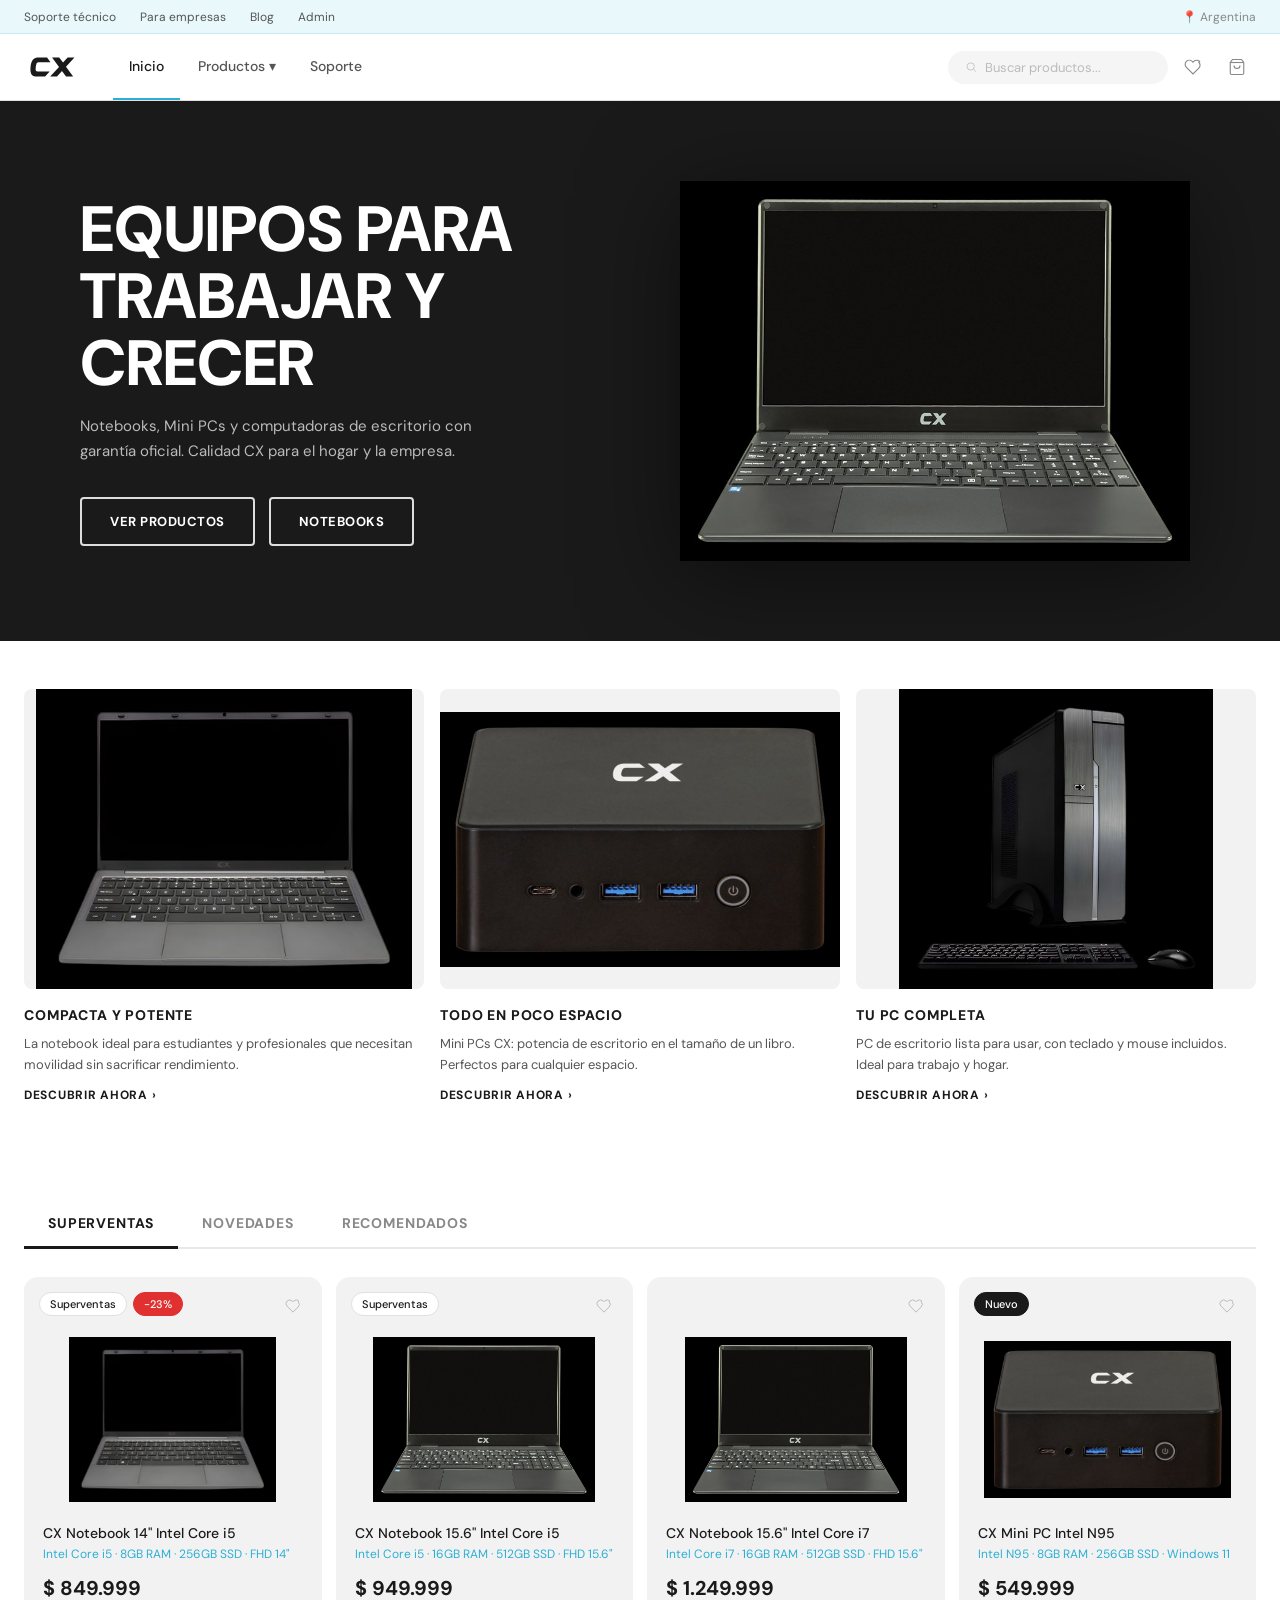
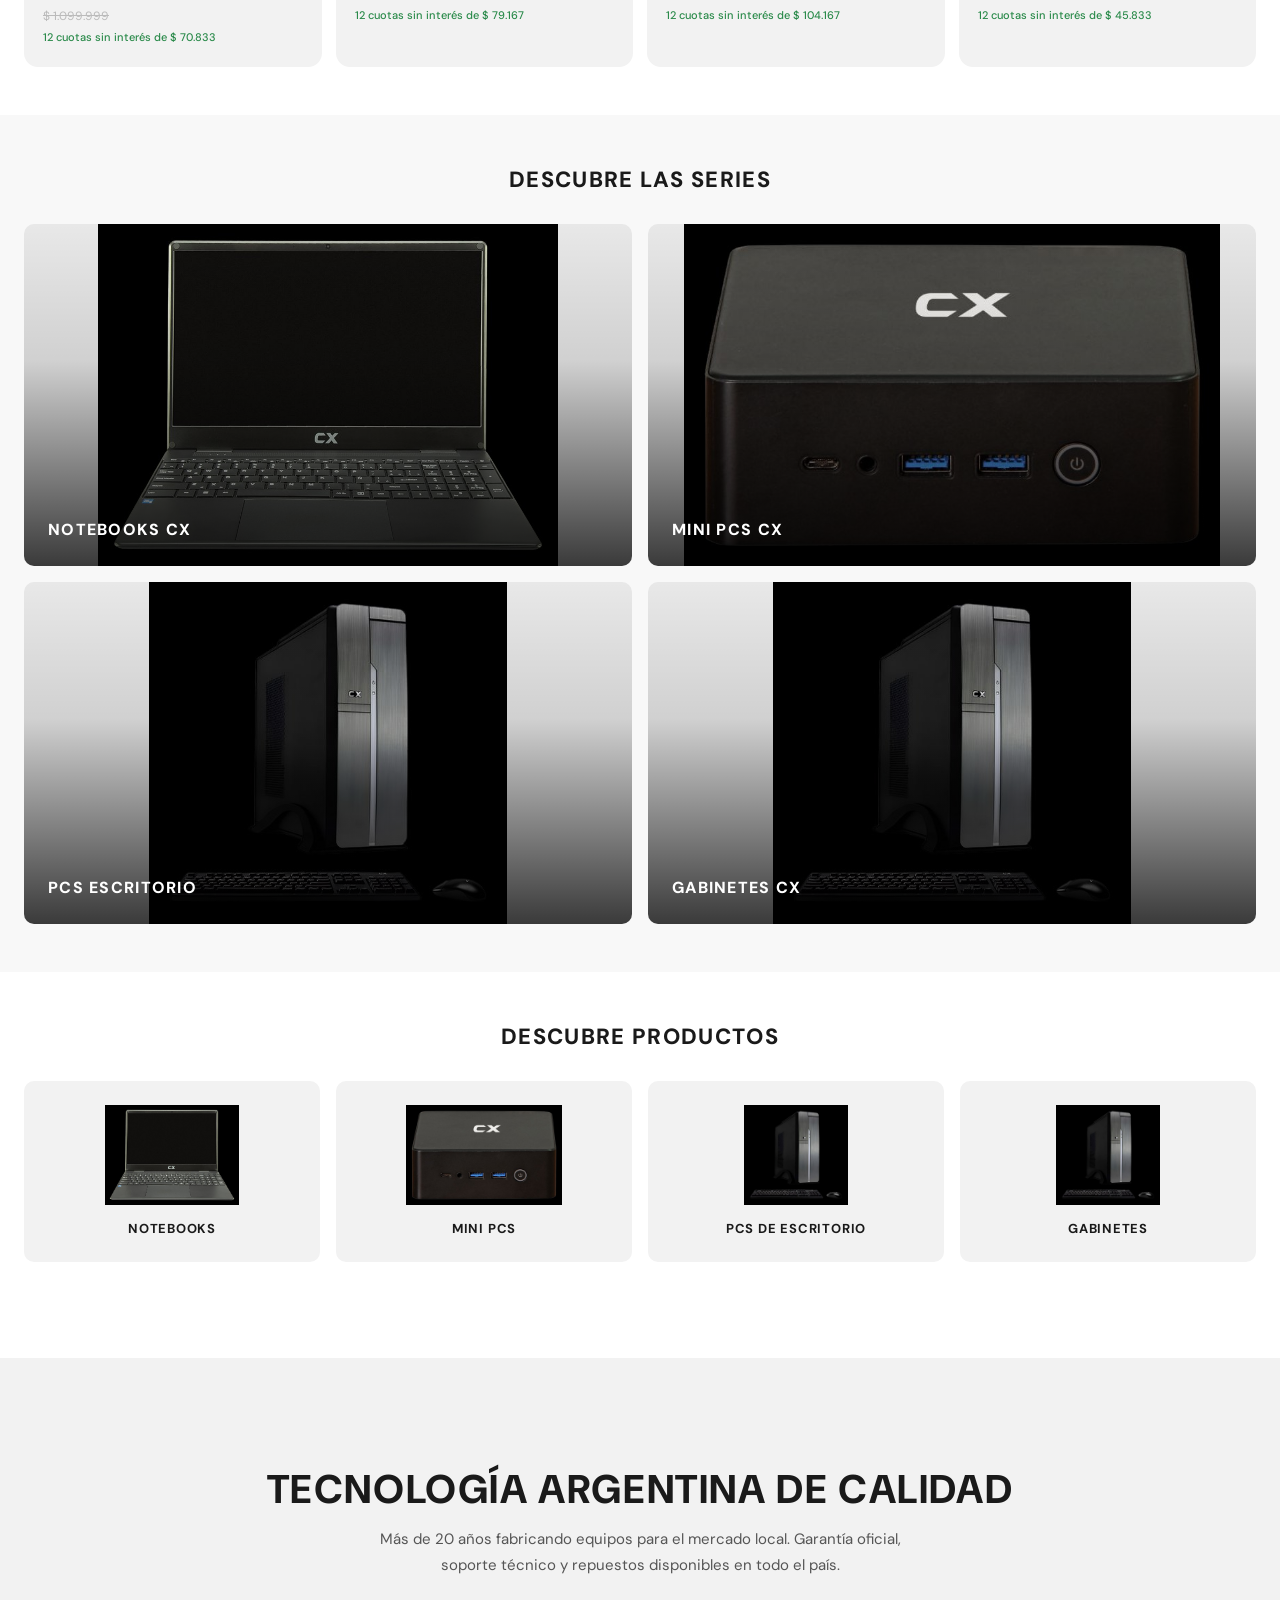
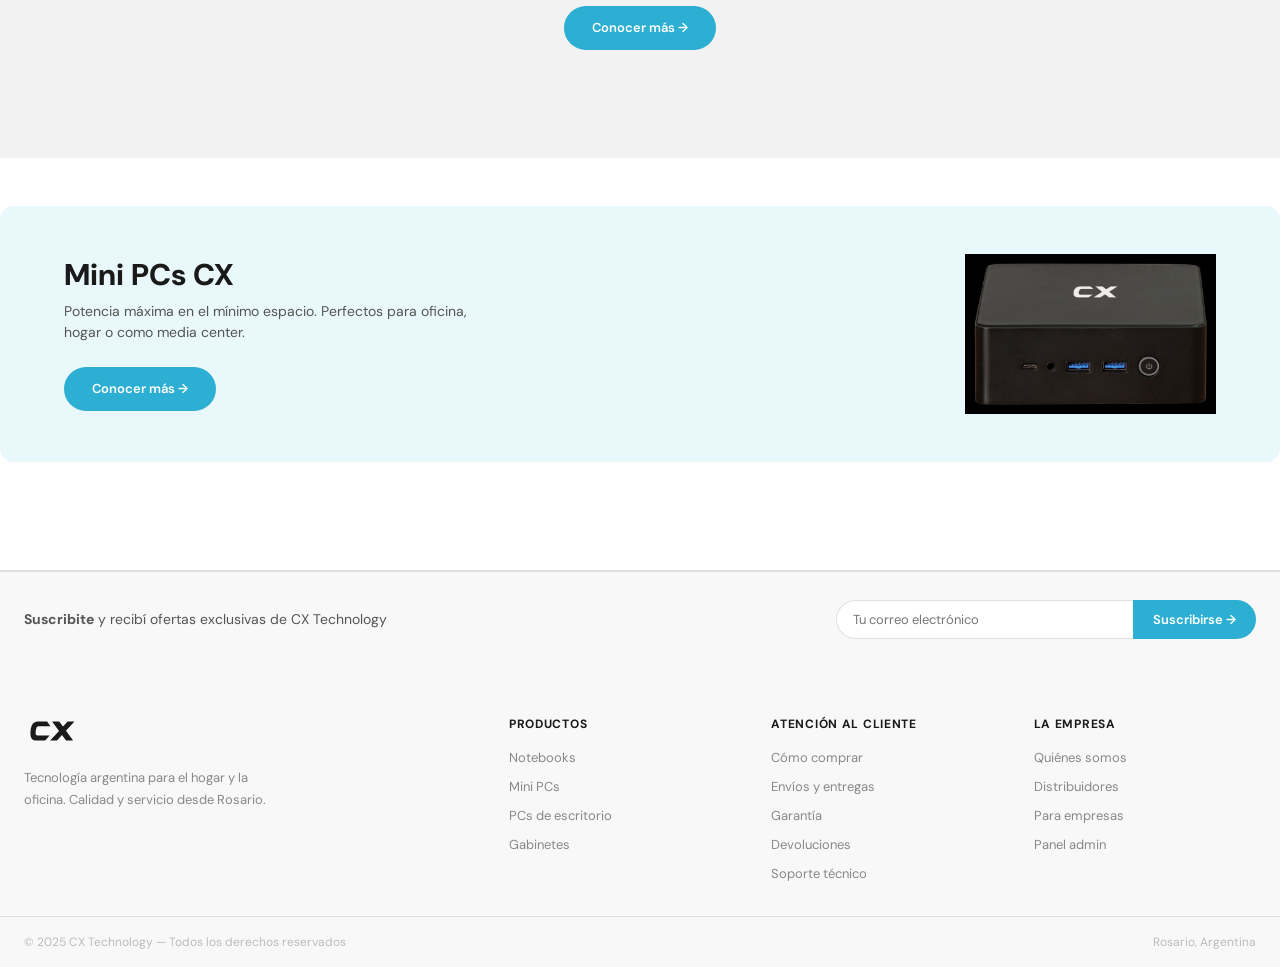
==== commit edb45945: "Add files via upload" ====
--- a/index.html
+++ b/index.html
@@ -9,85 +9,184 @@
 
 <div id="cx-nav"></div>
 
-<!-- HERO -->
-<section class="home-hero">
-  <div class="hero-text">
-    <span class="hero-tag">Tecnología argentina</span>
-    <h1>Equipos para<br>trabajar y crecer</h1>
-    <p>Notebooks, Mini PCs y computadoras de escritorio con garantía oficial. Calidad CX para el hogar y la empresa.</p>
-    <div class="hero-actions">
-      <a href="category.html" class="btn-primary">Ver productos</a>
-      <a href="category.html?id=notebooks" class="btn-outline-white">Notebooks</a>
-    </div>
-  </div>
-  <div class="hero-img">
-    <img src="img/CX30615.png" alt="CX Notebook">
+<!-- ① HERO -->
+<div id="home-hero"></div>
+
+<!-- ② LIFESTYLE CARDS -->
+<section class="lifestyle-section">
+  <div class="page-wrap">
+    <div class="lifestyle-grid" id="lifestyle-grid"></div>
   </div>
 </section>
 
-<!-- CATEGORÍAS -->
-<section class="home-cats">
+<!-- ③ PRODUCT TABS -->
+<section class="prod-tabs-section">
   <div class="page-wrap">
-    <div class="section-header">
-      <div>
-        <div class="section-tag">Explorá</div>
-        <h2>Categorías</h2>
+    <div class="tabs-header">
+      <div class="tabs-nav">
+        <button class="tab-btn" data-tab="featured" onclick="switchTab('featured')">SUPERVENTAS</button>
+        <button class="tab-btn" data-tab="new"      onclick="switchTab('new')">NOVEDADES</button>
+        <button class="tab-btn" data-tab="sale"     onclick="switchTab('sale')">RECOMENDADOS</button>
       </div>
     </div>
-    <div class="cats-grid" id="catsGrid"></div>
+    <div class="tabs-grid" id="tabs-grid"></div>
   </div>
 </section>
 
-<!-- DESTACADOS -->
-<section class="home-featured">
+<!-- ④ SERIES GRID -->
+<section class="series-section">
   <div class="page-wrap">
-    <div class="section-header">
-      <div>
-        <div class="section-tag">Lo más vendido</div>
-        <h2>Productos destacados</h2>
-      </div>
-      <a href="category.html" class="see-all-link">Ver todos →</a>
-    </div>
-    <div class="featured-grid" id="featuredGrid"></div>
+    <div class="series-section-title">DESCUBRE LAS SERIES</div>
+    <div class="series-grid" id="series-grid"></div>
   </div>
 </section>
 
-<!-- CROSSSELL BANNER -->
-<div class="page-wrap" style="padding-top:48px">
-  <div class="crosssell-banner">
-    <div>
-      <h2>Mini PCs CX</h2>
-      <p>Potencia máxima en el mínimo espacio. Perfectos para oficina, hogar o como media center.</p>
-      <a href="category.html?id=mini-pcs" class="btn-accent">Conocer más →</a>
-    </div>
-    <div class="crosssell-imgs">
-      <img src="img/CX54214.png" alt="CX Mini PC">
-    </div>
+<!-- ⑤ CATEGORIES GRID -->
+<section class="home-cats-section">
+  <div class="page-wrap">
+    <div class="home-cats-title">DESCUBRE PRODUCTOS</div>
+    <div class="home-cats-grid" id="home-cats-grid"></div>
   </div>
-</div>
+</section>
+
+<!-- ⑥ INSTITUTIONAL BANNER -->
+<div class="institutional-section page-wrap" id="institutional-wrap"></div>
+
+<!-- ⑦ CROSSSELL -->
+<div class="crosssell-section page-wrap" id="crosssell-wrap"></div>
 
 <div id="cx-footer"></div>
+
 <script src="js/data.js"></script>
+<script src="js/home-data.js"></script>
 <script>
 document.addEventListener('DOMContentLoaded', () => {
-  const cats = cx.getCategories();
-  const CAT_IMGS = {
-    'notebooks':  'img/CX30415.png',
-    'mini-pcs':   'img/CX54214.png',
-    'pcs':        'img/CX73567.png',
-    'gabinetes':  'img/CX73567.png',
-  };
-  document.getElementById('catsGrid').innerHTML = cats.map(c => `
-    <a href="category.html?id=${c.id}" class="cat-card">
-      <div class="cat-card-img">
-        <img src="${CAT_IMGS[c.id]||''}" alt="${c.label}" onerror="this.style.display='none'">
+  renderHero();
+  renderLifestyle();
+  renderTabs();
+  renderSeries();
+  renderHomeCats();
+  renderInstitutional();
+  renderCrosssell();
+});
+
+function renderHero() {
+  const h = hm.getSection('hero');
+  const wrap = document.getElementById('home-hero');
+  if (h.mode === 'image_only') {
+    wrap.innerHTML = `<a href="${h.cta1_link||'#'}" class="home-hero-fw image-only" style="background:${h.bg_color||'#1a1a1a'};display:block">
+      <img class="hero-bg-img" src="${h.image}" alt="">
+    </a>`;
+    return;
+  }
+  wrap.innerHTML = `<div class="home-hero-fw" style="background:${h.bg_color||'#1a1a1a'}">
+    <div class="hero-inner">
+      <div class="hero-text-col">
+        <div class="hero-headline">${(h.headline||'').replace(/\n/g,'<br>')}</div>
+        <div class="hero-sub">${h.subheadline||''}</div>
+        <div class="hero-btns">
+          <a href="${h.cta1_link||'#'}" class="btn-hero-outline">${h.cta1_text||'Ver más'}</a>
+          <a href="${h.cta2_link||'#'}" class="btn-hero-outline">${h.cta2_text||'Comprar'}</a>
+        </div>
       </div>
-      <h3>${c.label}</h3>
-      <p>${c.desc}</p>
+      <div class="hero-img-col">
+        <img src="${h.image}" alt="CX Hero">
+      </div>
+    </div>
+  </div>`;
+}
+
+function renderLifestyle() {
+  const cards = hm.getSection('lifestyle') || [];
+  document.getElementById('lifestyle-grid').innerHTML = cards.map(c => `
+    <div class="lifestyle-card">
+      <a href="${c.link}" class="lifestyle-card-img">
+        <img src="${c.image}" alt="${c.title}">
+      </a>
+      <div class="lifestyle-card-title">${c.title}</div>
+      <div class="lifestyle-card-desc">${c.desc}</div>
+      <a class="lifestyle-card-link" href="${c.link}">${c.link_text} ›</a>
+    </div>`).join('');
+}
+
+let activeTab = 'featured';
+function switchTab(tab) {
+  activeTab = tab;
+  document.querySelectorAll('.tab-btn').forEach(b => b.classList.toggle('active', b.dataset.tab === tab));
+  renderTabProducts();
+}
+function renderTabs() {
+  const saved = hm.getSection('tabs_active');
+  activeTab = saved || 'featured';
+  switchTab(activeTab);
+}
+function renderTabProducts() {
+  let prods = cx.getProducts();
+  if (activeTab === 'featured') prods = prods.filter(p => p.featured);
+  if (activeTab === 'new')      prods = prods.filter(p => p.badge === 'Nuevo');
+  if (activeTab === 'sale')     prods = prods.filter(p => p.oldPrice);
+  if (!prods.length)            prods = cx.getProducts().slice(0, 4);
+  document.getElementById('tabs-grid').innerHTML = prods.slice(0, 4).map(productCard).join('');
+}
+
+function renderSeries() {
+  const series = hm.getSection('series') || [];
+  document.getElementById('series-grid').innerHTML = series.map(s => `
+    <a href="${s.link}" class="series-card">
+      <img class="series-img" src="${s.image}" alt="${s.title}">
+      <div class="series-overlay"></div>
+      <div class="series-label">${s.title}</div>
     </a>`).join('');
+}
 
-  document.getElementById('featuredGrid').innerHTML = cx.getFeatured().slice(0,4).map(productCard).join('');
-});
+function renderHomeCats() {
+  const cats    = cx.getCategories();
+  const catImgs = hm.getSection('cat_images') || {};
+  document.getElementById('home-cats-grid').innerHTML = cats.map(c => `
+    <a href="category.html?id=${c.id}" class="home-cat-card">
+      <img src="${catImgs[c.id]||''}" alt="${c.label}" onerror="this.style.display='none'">
+      <div class="home-cat-card-name">${c.label}</div>
+    </a>`).join('');
+}
+
+function renderInstitutional() {
+  const b    = hm.getSection('institutional');
+  const wrap = document.getElementById('institutional-wrap');
+  if (b.mode === 'image_only') {
+    wrap.innerHTML = `<a href="${b.cta_link||'#'}" class="institutional-banner image-only">
+      <img class="inst-bg" src="${b.image}" alt="">
+    </a>`;
+    return;
+  }
+  wrap.innerHTML = `<div class="institutional-banner" style="background:${b.bg_color||'#f2f2f2'}">
+    <div class="institutional-inner">
+      <h2>${b.title}</h2>
+      <p>${b.desc}</p>
+      <a href="${b.cta_link}" class="btn-accent">${b.cta_text} →</a>
+    </div>
+  </div>`;
+}
+
+function renderCrosssell() {
+  const b    = hm.getSection('crosssell');
+  const wrap = document.getElementById('crosssell-wrap');
+  if (b.mode === 'image_only') {
+    wrap.innerHTML = `<a href="${b.cta_link||'#'}" class="crosssell-fw image-only">
+      <img src="${b.image}" alt="">
+    </a>`;
+    return;
+  }
+  wrap.innerHTML = `<div class="crosssell-fw" style="background:${b.bg_color||'#e8f8fb'}">
+    <div class="crosssell-text">
+      <h2>${b.title}</h2>
+      <p>${b.desc}</p>
+      <a href="${b.cta_link}" class="btn-accent">${b.cta_text} →</a>
+    </div>
+    <div class="crosssell-img-col">
+      <img src="${b.image}" alt="${b.title}">
+    </div>
+  </div>`;
+}
 </script>
 </body>
 </html>
--- a/style.css
+++ b/style.css
@@ -694,3 +694,272 @@
   .admin-sidebar { display: none; }
   .page-wrap { padding: 0 16px; }
 }
+
+/* ── IMAGE FIX — always light bg for product images ─── */
+.card-img,
+.detail-gallery,
+.cat-card-img,
+.order-item-img,
+.cart-item-img,
+.hero-img,
+.crosssell-imgs,
+.series-card-img,
+.lifestyle-card-img { background: #f2f2f2 !important; }
+
+/* ── HOME HERO FULL WIDTH ────────────────────────────── */
+.home-hero-fw {
+  width: 100%;
+  min-height: 520px;
+  position: relative;
+  display: flex;
+  align-items: center;
+  overflow: hidden;
+}
+.home-hero-fw .hero-inner {
+  max-width: 1280px;
+  margin: 0 auto;
+  padding: 80px 80px;
+  width: 100%;
+  display: grid;
+  grid-template-columns: 1fr 1fr;
+  align-items: center;
+  gap: 60px;
+  position: relative;
+  z-index: 2;
+}
+.home-hero-fw .hero-text-col { display: flex; flex-direction: column; gap: 0; }
+.home-hero-fw .hero-headline {
+  font-size: clamp(38px, 5vw, 64px);
+  font-weight: 800;
+  line-height: 1.05;
+  color: #fff;
+  text-transform: uppercase;
+  margin-bottom: 16px;
+  white-space: pre-line;
+}
+.home-hero-fw .hero-sub {
+  font-size: 15px;
+  color: rgba(255,255,255,.7);
+  line-height: 1.7;
+  max-width: 420px;
+  margin-bottom: 32px;
+}
+.home-hero-fw .hero-btns { display: flex; gap: 14px; flex-wrap: wrap; }
+.btn-hero-outline {
+  display: inline-flex; align-items: center;
+  background: transparent; color: #fff;
+  border: 2px solid rgba(255,255,255,.85);
+  border-radius: 4px;
+  padding: 13px 28px; font-size: 13px; font-weight: 700;
+  font-family: var(--font); cursor: pointer;
+  letter-spacing: .04em; text-transform: uppercase;
+  transition: background .15s, color .15s;
+  text-decoration: none;
+}
+.btn-hero-outline:hover { background: #fff; color: #000; }
+.home-hero-fw .hero-img-col {
+  display: flex; align-items: center; justify-content: center;
+  background: transparent !important;
+}
+.home-hero-fw .hero-img-col img {
+  max-height: 380px;
+  object-fit: contain;
+  filter: drop-shadow(0 16px 48px rgba(0,0,0,.5));
+  background: transparent !important;
+}
+.home-hero-fw.image-only { cursor: pointer; }
+.home-hero-fw.image-only img.hero-bg-img {
+  position: absolute; inset: 0; width: 100%; height: 100%;
+  object-fit: cover; z-index: 1;
+}
+
+/* ── LIFESTYLE CARDS ─────────────────────────────────── */
+.lifestyle-section { padding: 48px 0; background: #fff; }
+.lifestyle-grid {
+  display: grid;
+  grid-template-columns: repeat(3, 1fr);
+  gap: 16px;
+}
+.lifestyle-card { display: flex; flex-direction: column; cursor: pointer; }
+.lifestyle-card:hover .lifestyle-card-img img { transform: scale(1.03); }
+.lifestyle-card-img {
+  aspect-ratio: 4/3;
+  overflow: hidden;
+  border-radius: 8px;
+  display: flex; align-items: center; justify-content: center;
+  background: #f2f2f2;
+  margin-bottom: 16px;
+}
+.lifestyle-card-img img {
+  width: 100%; height: 100%;
+  object-fit: contain;
+  transition: transform .4s;
+  background: transparent !important;
+}
+.lifestyle-card-title {
+  font-size: 14px; font-weight: 800;
+  text-transform: uppercase; letter-spacing: .06em;
+  color: var(--text); margin-bottom: 8px;
+}
+.lifestyle-card-desc { font-size: 13px; color: var(--mid); line-height: 1.6; margin-bottom: 10px; flex: 1; }
+.lifestyle-card-link {
+  font-size: 12px; font-weight: 700;
+  text-transform: uppercase; letter-spacing: .06em;
+  color: var(--text); text-decoration: none;
+  display: inline-flex; align-items: center; gap: 4px;
+  transition: color .15s;
+}
+.lifestyle-card-link:hover { color: var(--accent); }
+
+/* ── PRODUCT TABS ────────────────────────────────────── */
+.prod-tabs-section { padding: 48px 0; background: #fff; }
+.tabs-header { border-bottom: 2px solid #e8e8e8; margin-bottom: 28px; }
+.tabs-nav { display: flex; gap: 0; }
+.tab-btn {
+  padding: 14px 24px; font-size: 14px; font-weight: 700;
+  text-transform: uppercase; letter-spacing: .06em;
+  color: var(--muted); background: transparent; border: none;
+  border-bottom: 3px solid transparent; margin-bottom: -2px;
+  cursor: pointer; font-family: var(--font);
+  transition: color .15s, border-color .15s;
+}
+.tab-btn:hover { color: var(--text); }
+.tab-btn.active { color: var(--text); border-bottom-color: var(--text); }
+.tabs-grid {
+  display: grid;
+  grid-template-columns: repeat(4, 1fr);
+  gap: 14px;
+}
+
+/* ── SERIES GRID ─────────────────────────────────────── */
+.series-section { padding: 48px 0; background: #f8f8f8; }
+.series-section-title {
+  font-size: 22px; font-weight: 800;
+  text-transform: uppercase; letter-spacing: .06em;
+  text-align: center; margin-bottom: 28px;
+}
+.series-grid {
+  display: grid;
+  grid-template-columns: repeat(2, 1fr);
+  gap: 16px;
+}
+.series-card {
+  position: relative; border-radius: 10px;
+  overflow: hidden; aspect-ratio: 16/9;
+  cursor: pointer;
+  display: flex; align-items: flex-end;
+  text-decoration: none;
+}
+.series-card:hover .series-img { transform: scale(1.04); }
+.series-img {
+  position: absolute; inset: 0;
+  width: 100%; height: 100%;
+  object-fit: contain;
+  background: #e8e8e8;
+  transition: transform .4s;
+}
+.series-overlay {
+  position: absolute; inset: 0;
+  background: linear-gradient(to top, rgba(0,0,0,.75) 0%, rgba(0,0,0,.1) 60%, transparent 100%);
+}
+.series-label {
+  position: relative; z-index: 2;
+  padding: 24px;
+  font-size: 16px; font-weight: 800;
+  text-transform: uppercase; letter-spacing: .08em;
+  color: #fff;
+}
+
+/* ── CATEGORIES GRID (descubre productos) ────────────── */
+.home-cats-section { padding: 48px 0; background: #fff; }
+.home-cats-title {
+  font-size: 22px; font-weight: 800;
+  text-transform: uppercase; letter-spacing: .06em;
+  text-align: center; margin-bottom: 28px;
+}
+.home-cats-grid {
+  display: grid;
+  grid-template-columns: repeat(4, 1fr);
+  gap: 16px;
+}
+.home-cat-card {
+  background: #f2f2f2;
+  border-radius: 10px; padding: 24px 16px;
+  display: flex; flex-direction: column;
+  align-items: center; gap: 14px;
+  text-decoration: none; color: var(--text);
+  transition: box-shadow .2s, transform .2s;
+  text-align: center;
+}
+.home-cat-card:hover { transform: translateY(-3px); box-shadow: 0 8px 24px rgba(0,0,0,.08); }
+.home-cat-card img {
+  height: 100px; object-fit: contain;
+  background: transparent !important;
+}
+.home-cat-card-name { font-size: 13px; font-weight: 700; text-transform: uppercase; letter-spacing: .06em; }
+
+/* ── INSTITUTIONAL BANNER ────────────────────────────── */
+.institutional-section { padding: 0; margin: 48px 0; }
+.institutional-banner {
+  width: 100%; min-height: 400px;
+  display: flex; align-items: center;
+  position: relative; overflow: hidden;
+}
+.institutional-banner.image-only { cursor: pointer; }
+.institutional-banner .inst-bg {
+  position: absolute; inset: 0;
+  width: 100%; height: 100%;
+  object-fit: cover; z-index: 0;
+}
+.institutional-inner {
+  position: relative; z-index: 2;
+  max-width: 1280px; margin: 0 auto; padding: 80px;
+  text-align: center; width: 100%;
+}
+.institutional-inner h2 {
+  font-size: 40px; font-weight: 800;
+  text-transform: uppercase; letter-spacing: .04em;
+  margin-bottom: 16px; line-height: 1.1;
+}
+.institutional-inner p { font-size: 15px; color: var(--mid); max-width: 560px; margin: 0 auto 28px; line-height: 1.7; }
+
+/* ── CROSSSELL BANNER ────────────────────────────────── */
+.crosssell-section { padding: 0 0 48px; }
+.crosssell-fw {
+  border-radius: 14px;
+  overflow: hidden;
+  position: relative;
+  min-height: 220px;
+  display: grid;
+  grid-template-columns: 1fr auto;
+  align-items: center;
+  padding: 48px 64px;
+}
+.crosssell-fw.image-only { cursor: pointer; grid-template-columns: 1fr; padding: 0; }
+.crosssell-fw.image-only img { width: 100%; height: 100%; object-fit: cover; }
+.crosssell-text h2 { font-size: 30px; font-weight: 800; margin-bottom: 10px; line-height: 1.1; }
+.crosssell-text p  { font-size: 14px; color: var(--mid); margin-bottom: 24px; max-width: 420px; }
+.crosssell-img-col { display: flex; align-items: center; padding-left: 32px; }
+.crosssell-img-col img { max-height: 160px; object-fit: contain; background: transparent !important; }
+
+/* ── HOME TABS PRODUCT CARD (same card, lighter bg) ──── */
+.tabs-grid .prod-card { background: #f2f2f2; }
+.tabs-grid .prod-card .card-img { background: #f2f2f2 !important; }
+
+/* ── RESPONSIVE HOME ─────────────────────────────────── */
+@media (max-width: 1024px) {
+  .tabs-grid { grid-template-columns: repeat(3, 1fr); }
+  .home-cats-grid { grid-template-columns: repeat(3, 1fr); }
+}
+@media (max-width: 768px) {
+  .home-hero-fw .hero-inner { grid-template-columns: 1fr; padding: 48px 24px; }
+  .home-hero-fw .hero-img-col { display: none; }
+  .lifestyle-grid { grid-template-columns: 1fr; gap: 24px; }
+  .tabs-grid { grid-template-columns: repeat(2, 1fr); }
+  .series-grid { grid-template-columns: 1fr; }
+  .home-cats-grid { grid-template-columns: repeat(2, 1fr); }
+  .crosssell-fw { grid-template-columns: 1fr; }
+  .crosssell-img-col { display: none; }
+  .institutional-inner { padding: 48px 24px; }
+  .institutional-inner h2 { font-size: 28px; }
+}
